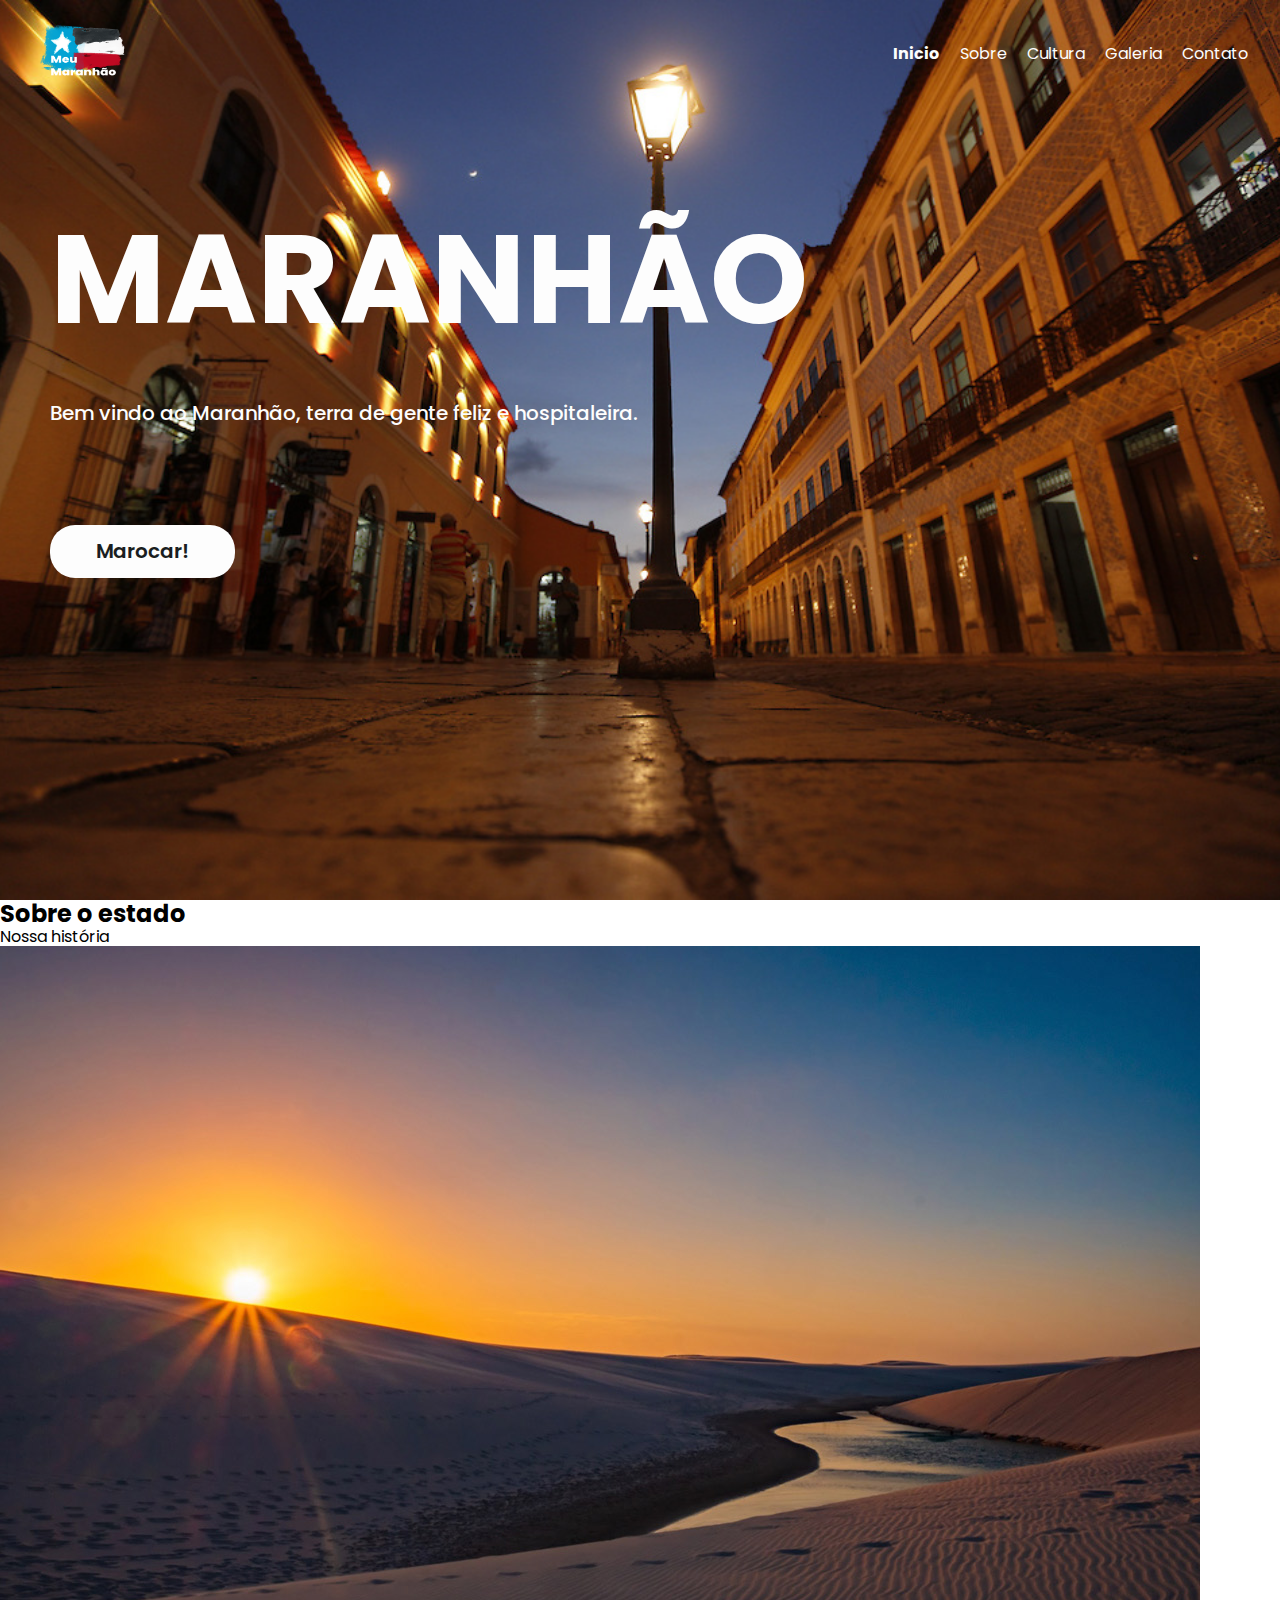
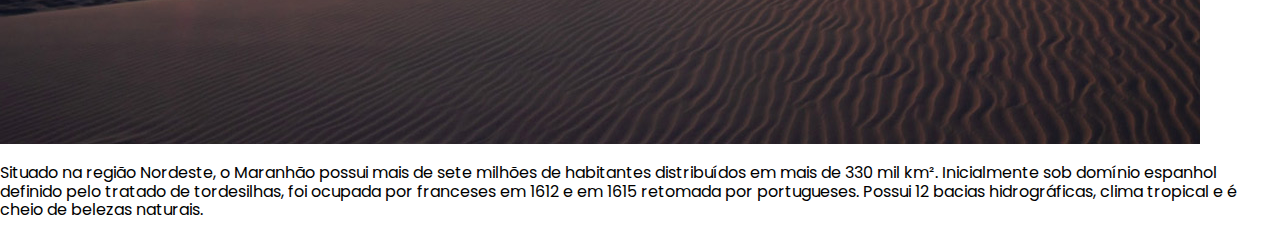
==== Primeiro Desafio Trilhas/index.html @ 58fb9eaa "Criação do corpo e estilo do Header e sessão sobre" ====
<!DOCTYPE html>
<html lang="pt-br">
<head>
  <link rel="preconnect" href="https://fonts.googleapis.com">
  <link rel="preconnect" href="https://fonts.gstatic.com" crossorigin>
  <link href="https://fonts.googleapis.com/css2?family=Poppins:wght@400;500;700&display=swap" rel="stylesheet">
  <meta charset="UTF-8">
  <meta http-equiv="X-UA-Compatible" content="IE=edge">
  <meta name="viewport" content="width=device-width, initial-scale=1.0">
  <title>Meu Maranhão</title>
  <link href="./assets/css/normalize.css" rel="stylesheet" />
  <link href="./assets/css/reset.css" rel="stylesheet" />
  <link href="./assets/css/cabecalho.css" rel="stylesheet" />
  <link href="./assets/css/cabecalho/cabecalho-conteudo.css" rel="stylesheet" />
  <link href="./assets/css/cabecalho/conteudo-texto.css" rel="stylesheet" />
  <link href="./assets/css/cabecalho/conteudo-texto-titulo.css" rel="stylesheet" />
  <link href="./assets/css/cabecalho/conteudo-texto-descricao.css" rel="stylesheet" />
  <link href="./assets/css/cabecalho/conteudo-texto-botao.css" rel="stylesheet" />
  <link href="./assets/css/menu/menu-item.css" rel="stylesheet" />
  <link href="./assets/css/menu/menu-link.css" rel="stylesheet" />
  <link href="./assets/css/menu/menu-lista.css" rel="stylesheet" />
  <link href="./assets/css/logo.css" rel="stylesheet" />
</head>
<body>
  <!-- Cabeçalho -->
  <header class="cabecalho">
    <div class="cabecalho__conteudo">
      <h1><img class="logo" src="./assets/img/logo.png" alt="Bandeira do Maranhão e nome meu maranhão"></h1>
      <nav class="menu">
        <ul class="menu__lista">
            <li class="menu__item"><a class="menu__link ativo" href="">Inicio</a></li>
            <li class="menu__item"><a class="menu__link" href="">Sobre</a></li>
            <li class="menu__item"><a class="menu__link" href="">Cultura</a></li>
            <li class="menu__item"><a class="menu__link" href="">Galeria</a></li>
            <li class="menu__item"><a class="menu__link" href="">Contato</a></li>
        </ul>
      </nav>
    </div>

    <div class="conteudo__texto">
      <h1 class="conteudo__texto--titulo">MARANHÃO</h1>
      <p class="conteudo__texto--descricao">Bem vindo ao Maranhão, terra de gente feliz e hospitaleira.</p>
      <button class="conteudo__texto--botao">Marocar!</button>
    </div>
  </header>
  <!-- Seção Sobre -->
  <section class="sobre">
    <h2 class="sobre__titulo">Sobre o estado</h2>
    <span class="sobre__span">Nossa história</span>
    
    <div class="sobre__conteudo">
      <img src="./assets/img/lencois.jpg" alt="" class="sobre__imagem">
      <p class="sobre__descrição">Situado na região Nordeste, o Maranhão possui mais de sete milhões de 
        habitantes distribuídos em mais de 330 mil km².  Inicialmente sob domínio espanhol definido pelo 
        tratado de tordesilhas, foi ocupada por franceses em 1612 e em 1615 retomada por portugueses. 
        Possui 12 bacias hidrográficas, clima tropical e é cheio de belezas naturais.</p>
    </div>
  </section>
</body>
</html>
---- Primeiro Desafio Trilhas/assets/css/cabecalho.css ----
.cabecalho{
  /* background: #A61127; */
  background: url('../img/banner-1.jpg') center center / cover no-repeat;
  display: flex;
  flex-direction: column;
  height: 100vh;
  width: auto;
}
---- Primeiro Desafio Trilhas/assets/css/cabecalho/cabecalho-conteudo.css ----
.cabecalho__conteudo{
  align-items: center;
  display: flex;
  justify-content: space-between;
  padding: 0 2rem;
}
---- Primeiro Desafio Trilhas/assets/css/cabecalho/conteudo-texto.css ----
.conteudo__texto{
  text-align: start;
  margin: 100px 0 0 50px;
}
---- Primeiro Desafio Trilhas/assets/css/cabecalho/conteudo-texto-titulo.css ----
.conteudo__texto--titulo{
  color: #fdfdfd;
  font-family: Poppins, cursive;
  font-size: 125px;
  margin-bottom: 50px;
}
---- Primeiro Desafio Trilhas/assets/css/cabecalho/conteudo-texto-descricao.css ----
.conteudo__texto--descricao{
  color: #fdfdfd;
  font-size: 20px;
  font-weight: 500;
  margin-bottom: 100px;
}
---- Primeiro Desafio Trilhas/assets/css/cabecalho/conteudo-texto-botao.css ----
.conteudo__texto--botao{
  display: block;
  width: 15%;
  padding: 15px;
  background-color: #fdfdfd;
  color: #1A1E21;
  border: none;
  border-radius: 25px;
  font-size: 20px;
  font-weight: 600;
  transition: .2s all;
  cursor: pointer;
}
---- Primeiro Desafio Trilhas/assets/css/menu/menu-item.css ----
.menu__item{
  list-style: none;
}
.menu__item:last-child .menu__link{
  margin-right: 0;
}
---- Primeiro Desafio Trilhas/assets/css/menu/menu-link.css ----
.menu__link{
  color: #fdfdfd;
  margin-right: 1.25rem;
  text-decoration: none;
}
.menu__link.ativo{
  color: #fdfdfd;
  font-weight: bold;

}
.menu__link:hover{
  text-decoration: underline;
}
---- Primeiro Desafio Trilhas/assets/css/menu/menu-lista.css ----
.menu__lista{
  display: flex;
}
---- Primeiro Desafio Trilhas/assets/css/logo.css ----
.logo{
  max-width: 100px;
  max-height: 100px;
  width: auto;
  height: auto;
}
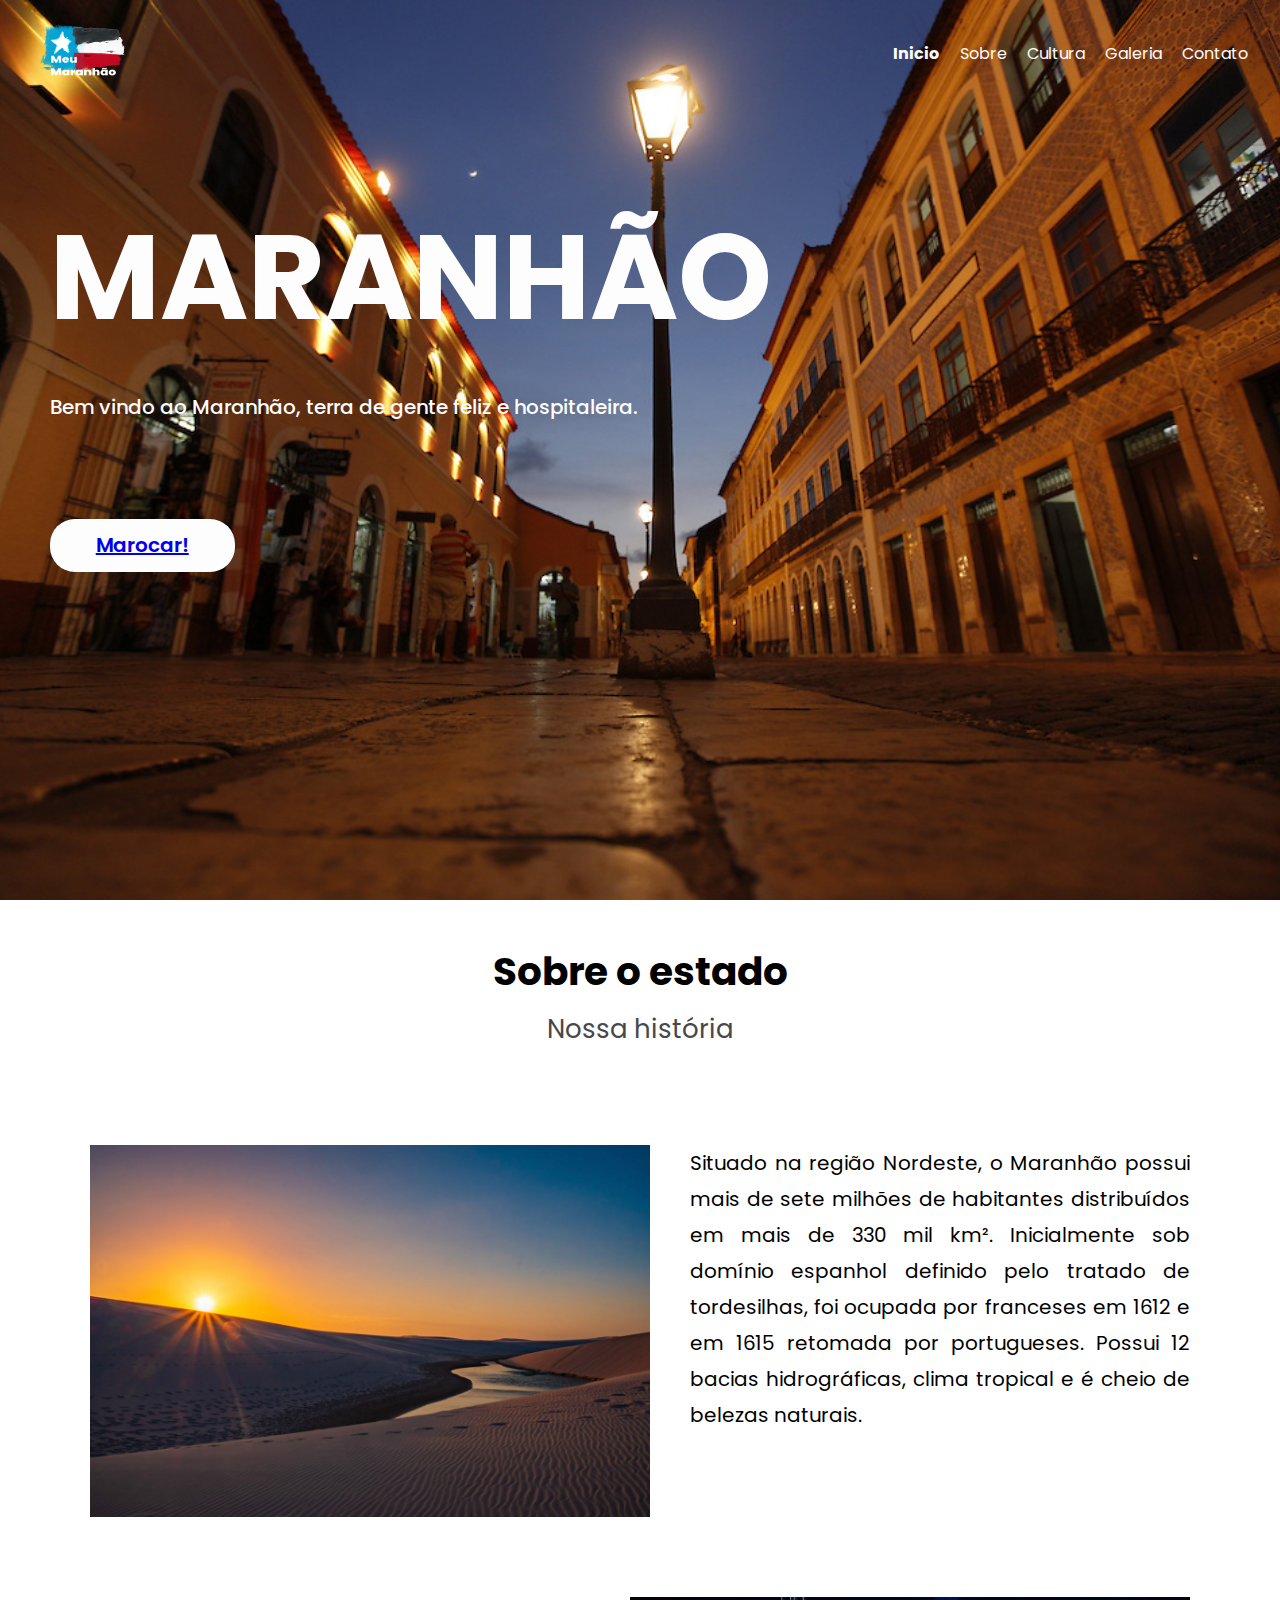
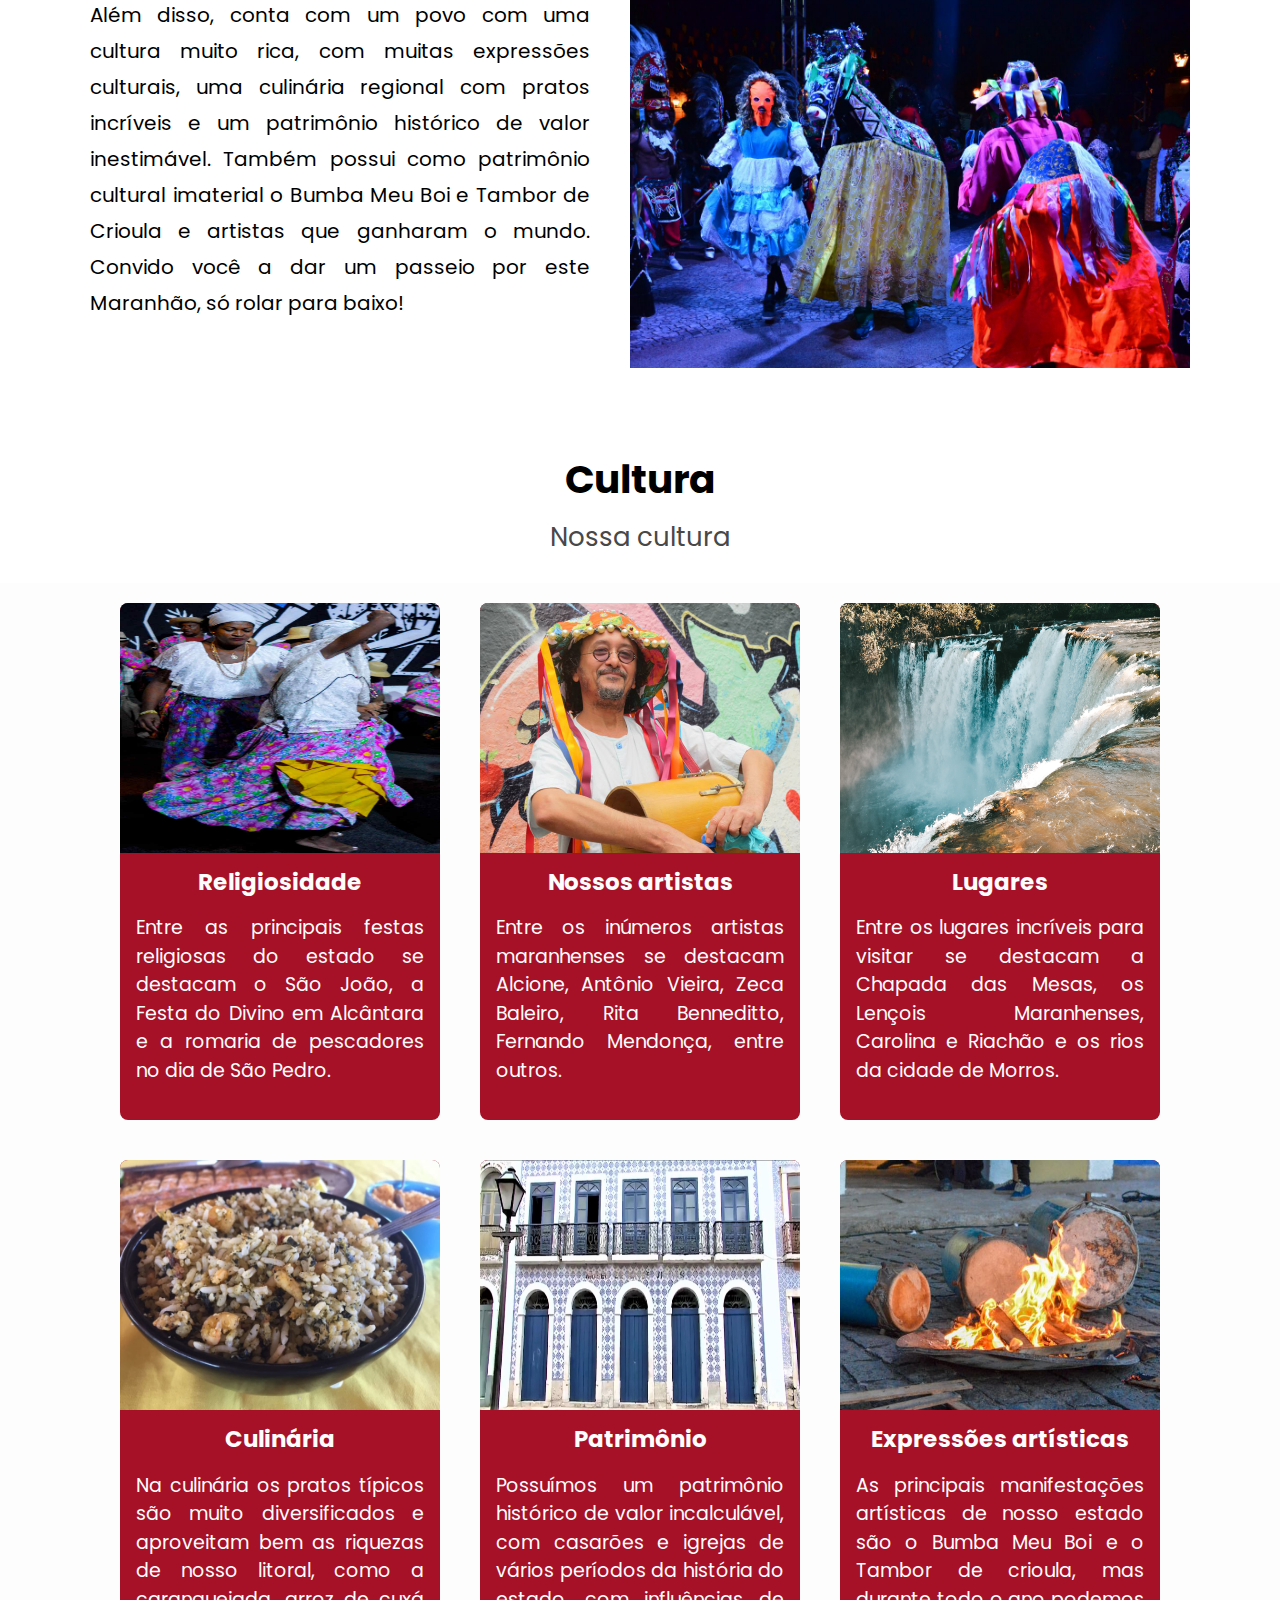
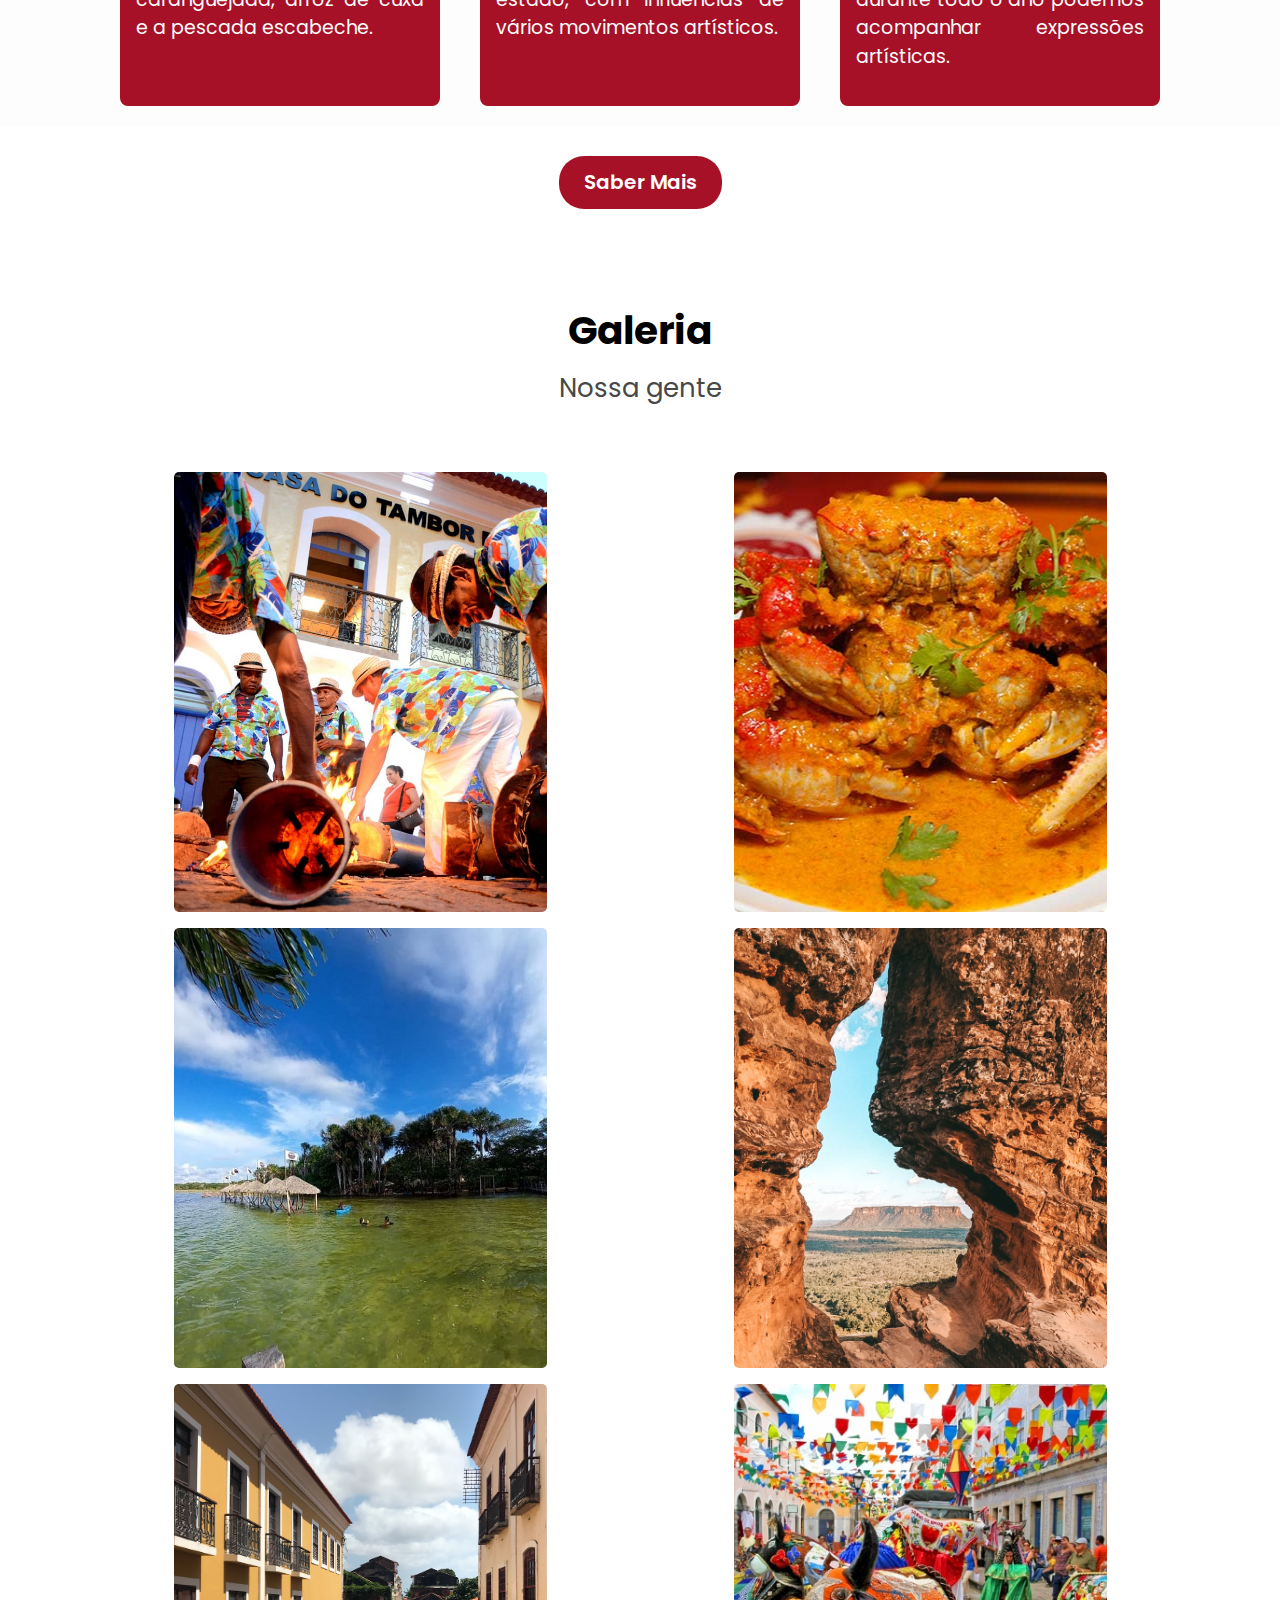
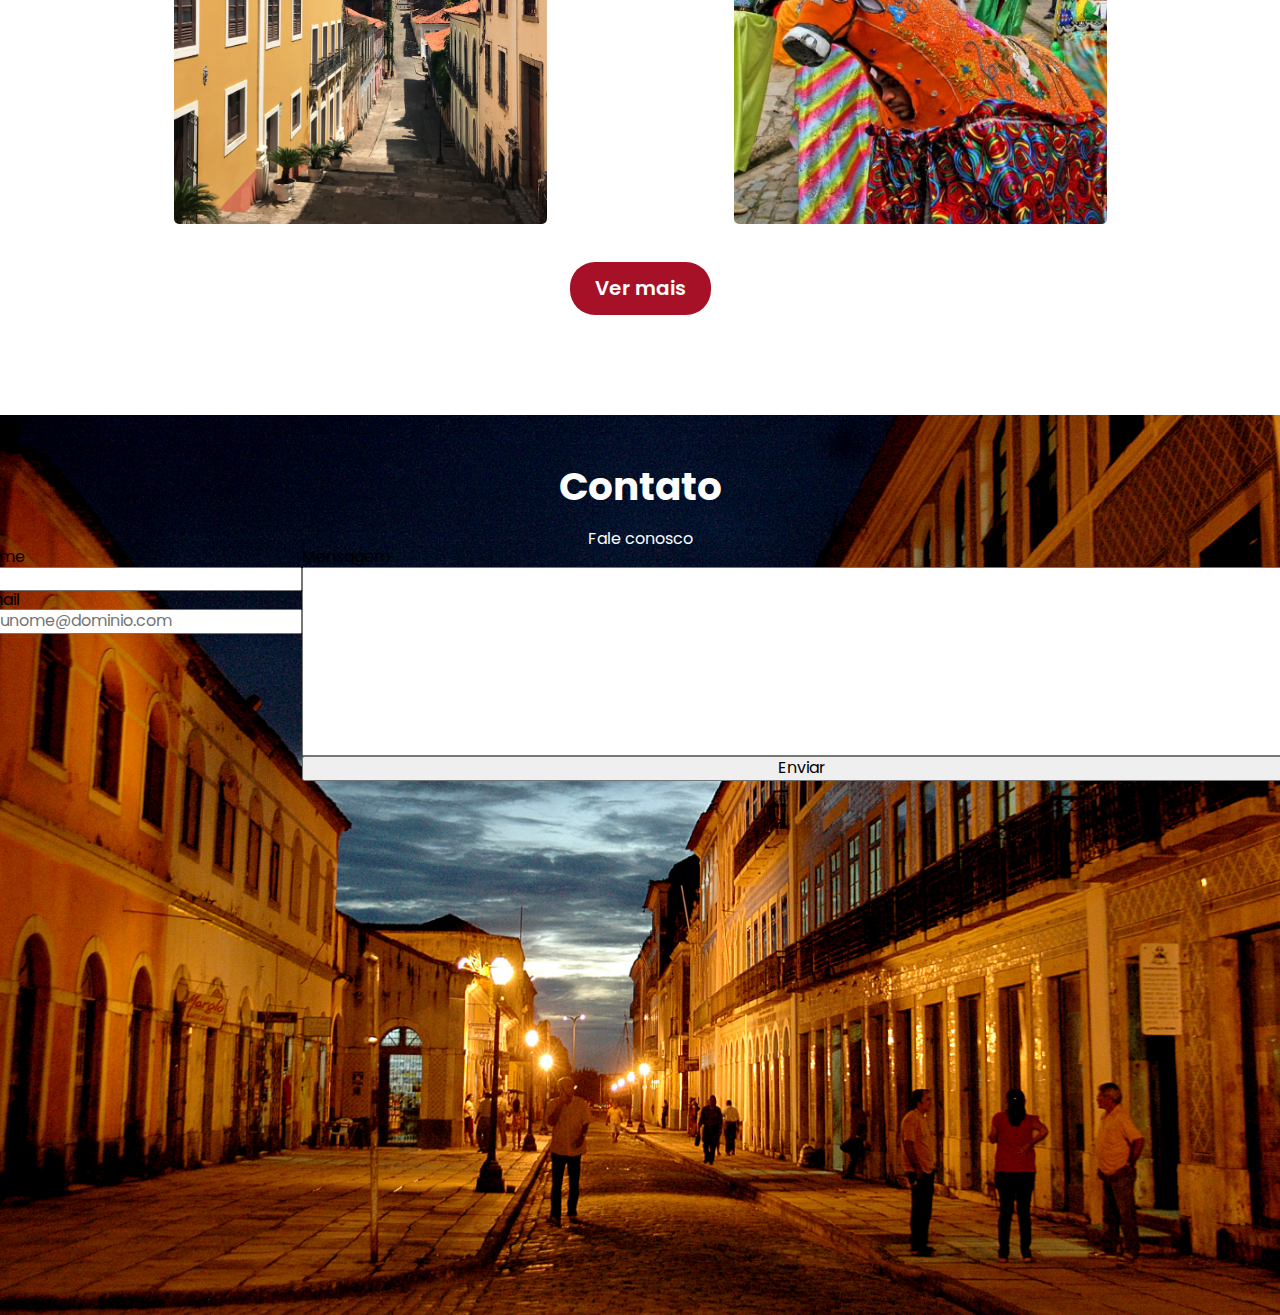
==== commit c5e67196: "Criação da sessao de contato do site" ====
--- a/Primeiro Desafio Trilhas/index.html
+++ b/Primeiro Desafio Trilhas/index.html
@@ -16,45 +16,189 @@
   <link href="./assets/css/cabecalho/conteudo-texto-titulo.css" rel="stylesheet" />
   <link href="./assets/css/cabecalho/conteudo-texto-descricao.css" rel="stylesheet" />
   <link href="./assets/css/cabecalho/conteudo-texto-botao.css" rel="stylesheet" />
+  <link href="./assets/css/logo.css" rel="stylesheet" />
   <link href="./assets/css/menu/menu-item.css" rel="stylesheet" />
   <link href="./assets/css/menu/menu-link.css" rel="stylesheet" />
   <link href="./assets/css/menu/menu-lista.css" rel="stylesheet" />
-  <link href="./assets/css/logo.css" rel="stylesheet" />
+  <link href="./assets/css/sobre/sobre.css" rel="stylesheet" />
+  <link href="./assets/css/sobre/sobre-titulo.css" rel="stylesheet" />
+  <link href="./assets/css/sobre/sobre-span.css" rel="stylesheet" />
+  <link href="./assets/css/sobre/sobre-imagem.css" rel="stylesheet" />
+  <link href="./assets/css/sobre/sobre-conteudo.css" rel="stylesheet" />
+  <link href="./assets/css/sobre/sobre-descricao.css" rel="stylesheet" />
+  <link href="./assets/css/cultura/cultura.css" rel="stylesheet" />
+  <link href="./assets/css/culturas.css" rel="stylesheet" />
+  <link href="./assets/css/cultura/secao-cultura.css" rel="stylesheet" />
+  <link href="./assets/css/cultura/cultura-imagem.css" rel="stylesheet" />
+  <link href="./assets/css/cultura/cultura-conteudo.css" rel="stylesheet" />
+  <link href="./assets/css/cultura/cultura-titulo.css" rel="stylesheet" />
+  <link href="./assets/css/cultura/cultura-descricao.css" rel="stylesheet" />
+  <link href="./assets/css/cultura/cultura-botao.css" rel="stylesheet" />
+  <link href="./assets/css/galeria/galeria.css" rel="stylesheet" />
+  <link href="./assets/css/galeria/galeria-cabecalho.css" rel="stylesheet" />
+  <link href="./assets/css/galeria/galeria-imagens.css" rel="stylesheet" />
+  <link href="./assets/css/galeria/galeria-imagem.css" rel="stylesheet" />
+  <link href="./assets/css/galeria/galeria-botao.css" rel="stylesheet" />
+  <link href="./assets/css/contato/contato.css" rel="stylesheet" />
+  <link href="./assets/css/contato/contato-cabecalho.css" rel="stylesheet" />
+  <link href="./assets/css/contato/contato-titulo.css" rel="stylesheet" />
+  <link href="./assets/css/contato/contato-descricao.css" rel="stylesheet" />
+  <link href="./assets/css/contato/contato-formulario.css" rel="stylesheet" />
+  <link href="./assets/css/contato/contato-formulario-form.css" rel="stylesheet" />
+  <link href="./assets/css/contato/contato-form.css" rel="stylesheet" />
+  <link href="./assets/css/contato/contato-mensagem.css" rel="stylesheet" />
 </head>
 <body>
-  <!-- Cabeçalho -->
-  <header class="cabecalho">
-    <div class="cabecalho__conteudo">
-      <h1><img class="logo" src="./assets/img/logo.png" alt="Bandeira do Maranhão e nome meu maranhão"></h1>
-      <nav class="menu">
-        <ul class="menu__lista">
-            <li class="menu__item"><a class="menu__link ativo" href="">Inicio</a></li>
-            <li class="menu__item"><a class="menu__link" href="">Sobre</a></li>
-            <li class="menu__item"><a class="menu__link" href="">Cultura</a></li>
-            <li class="menu__item"><a class="menu__link" href="">Galeria</a></li>
-            <li class="menu__item"><a class="menu__link" href="">Contato</a></li>
-        </ul>
-      </nav>
+  <main>
+    <!-- Cabeçalho -->
+    <header class="cabecalho" id="cabecalho">
+      <div class="cabecalho__conteudo">
+        <h1><img class="logo" src="./assets/img/logo.png" alt="Bandeira do Maranhão e nome meu maranhão"></h1>
+        <nav class="menu">
+          <ul class="menu__lista">
+              <li class="menu__item"><a class="menu__link ativo" href="#cabecalho">Inicio</a></li>
+              <li class="menu__item"><a class="menu__link" href="#sobre">Sobre</a></li>
+              <li class="menu__item"><a class="menu__link" href="#cultura">Cultura</a></li>
+              <li class="menu__item"><a class="menu__link" href="#galeria">Galeria</a></li>
+              <li class="menu__item"><a class="menu__link" href="#contato">Contato</a></li>
+          </ul>
+        </nav>
+      </div>
+
+      <div class="conteudo__texto">
+        <h2 class="conteudo__texto--titulo">MARANHÃO</h2>
+        <p class="conteudo__texto--descricao">Bem vindo ao Maranhão, terra de gente feliz e hospitaleira.</p>
+        <button class="conteudo__texto--botao"><a href="#sobre">Marocar!</a></button>
+      </div>
+    </header>
+    <!-- Seção Sobre -->
+    <section class="sobre" id="sobre">
+      <h2 class="sobre__titulo">Sobre o estado</h2>
+      <span class="sobre__span">Nossa história</span>
+      
+      <div class="sobre__conteudo">
+        <img src="./assets/img/lencois.jpg" alt="" class="sobre__imagem">
+        <p class="sobre__descricao">Situado na região Nordeste, o Maranhão possui mais de sete milhões de 
+          habitantes distribuídos em mais de 330 mil km².  Inicialmente sob domínio espanhol definido pelo 
+          tratado de tordesilhas, foi ocupada por franceses em 1612 e em 1615 retomada por portugueses. 
+          Possui 12 bacias hidrográficas, clima tropical e é cheio de belezas naturais.</p>
+      </div>
+
+      <div class="sobre__conteudo">
+        <p class="sobre__descricao">Além disso, conta com um povo com uma cultura muito rica, com muitas 
+          expressões culturais, uma culinária regional com pratos incríveis e um patrimônio histórico de 
+          valor inestimável. Também possui como patrimônio cultural imaterial o Bumba Meu Boi e Tambor de 
+          Crioula e artistas que ganharam o mundo. Convido você a dar um passeio por este Maranhão, só rolar 
+          para baixo! </p>
+        <img src="./assets/img/bumba-meu-boi-1.jpeg" alt="" class="sobre__imagem">
+      </div>
+    </section>
+    <!-- Seçao Cultura  -->
+    <section class="culturas">
+      <div class="culturas_cabecalho">
+        <h2 class="sobre__titulo">Cultura</h2>
+        <span class="sobre__span">Nossa cultura</span>
+      </div>
+
+      <div class="secao__cultura">
+        <div class="cultura">
+          <img alt="Imagem de religiosidade" class="cultura__imagem" src="./assets/img/religiosidade.jpg" />
+          <div class="cultura__conteudo">
+              <h4 class="cultura__titulo">Religiosidade</h4>
+              <p class="cultura__descricao">Entre as principais festas religiosas do estado se destacam o 
+                São João, a Festa do Divino em Alcântara e a romaria de pescadores no dia de São Pedro.</p>
+          </div>
+        </div>
+        <div class="cultura">
+          <img alt="Imagem de religiosidade" class="cultura__imagem" src="./assets/img/artistas.jpg" />
+            <div class="cultura__conteudo">
+                <h4 class="cultura__titulo">Nossos artistas</h4>
+                <p class="cultura__descricao">Entre os inúmeros artistas maranhenses se destacam Alcione, 
+                  Antônio Vieira, Zeca Baleiro, Rita Benneditto, Fernando Mendonça, entre outros. </p>
+            </div>
+        </div>
+        <div class="cultura">
+            <img alt="Imagem de religiosidade" class="cultura__imagem" src="./assets/img/lugares.jpg"/>
+            <div class="cultura__conteudo">
+                <h4 class="cultura__titulo">Lugares</h4>
+                <p class="cultura__descricao">Entre os lugares incríveis para visitar se destacam a 
+                  Chapada das Mesas, os Lençois Maranhenses, Carolina e Riachão e os rios da cidade de Morros.</p>
+            </div>
+        </div>
+        <div class="cultura">
+            <img alt="Imagem de religiosidade" class="cultura__imagem" src="./assets/img/culinaria.jpg" />
+            <div class="cultura__conteudo">
+                <h4 class="cultura__titulo">Culinária</h4>
+                <p class="cultura__descricao">Na culinária os pratos típicos são muito diversificados e  
+                  aproveitam bem as riquezas de nosso litoral, como a caranguejada, arroz de cuxá e a pescada escabeche.</p>          </div>
+        </div>
+        <div class="cultura">
+            <img alt="Imagem de religiosidade" class="cultura__imagem" src="./assets/img/patrimonio.jpg" />
+            <div class="cultura__conteudo">
+                <h4 class="cultura__titulo">Patrimônio</h4>
+                <p class="cultura__descricao">Possuímos um patrimônio histórico de valor incalculável, com casarões e 
+                  igrejas de vários períodos da história do estado, com influências de vários movimentos artísticos.</p>          </div>
+        </div>
+        <div class="cultura">
+            <img alt="Imagem de religiosidade" class="cultura__imagem" src="./assets/img/expressoes-artisticas.jpg" />
+            <div class="cultura__conteudo">
+                <h4 class="cultura__titulo">Expressões artísticas</h4>
+                <p class="cultura__descricao">As principais manifestações artísticas de nosso estado são o 
+                  Bumba Meu Boi e o Tambor de crioula, mas durante todo o ano podemos acompanhar expressões artísticas.</p>
+            </div>
+        </div>
+      </div>
+      <div class="cultura__botao">
+        <button class="cultura__botao--botao"><a href="#">Saber Mais</a></button>
+      </div>
+    </section>
+    <!-- Seçao Galeria -->
+    <section class="galeria">
+      <div class="galeria__cabecalho">
+        <h2 class="sobre__titulo">Galeria</h2>
+        <span class="sobre__span">Nossa gente</span>
+      </div>
+
+      <div class="galeria__imagens">
+        <div class="galeria__imagem imagem-1"></div>
+        <div class="galeria__imagem imagem-2"></div>
+        <div class="galeria__imagem imagem-3"></div>
+        <div class="galeria__imagem imagem-4"></div>
+        <div class="galeria__imagem imagem-5"></div>
+        <div class="galeria__imagem imagem-6"></div>
+      </div>
+
+      <div class="galeria_botao">
+        <button class="galeria__botao--botao"><a href="">Ver mais</a></button>
+      </div>
+    </section>
+  </main>
+  <!-- Seção Contato -->
+  <section class="contato">
+    <div class="contato__cabecalho">
+      <h2 class="contato__titulo">Contato</h2>
+      <span class="contato__descricao">Fale conosco</span>
     </div>
 
-    <div class="conteudo__texto">
-      <h1 class="conteudo__texto--titulo">MARANHÃO</h1>
-      <p class="conteudo__texto--descricao">Bem vindo ao Maranhão, terra de gente feliz e hospitaleira.</p>
-      <button class="conteudo__texto--botao">Marocar!</button>
-    </div>
-  </header>
-  <!-- Seção Sobre -->
-  <section class="sobre">
-    <h2 class="sobre__titulo">Sobre o estado</h2>
-    <span class="sobre__span">Nossa história</span>
-    
-    <div class="sobre__conteudo">
-      <img src="./assets/img/lencois.jpg" alt="" class="sobre__imagem">
-      <p class="sobre__descrição">Situado na região Nordeste, o Maranhão possui mais de sete milhões de 
-        habitantes distribuídos em mais de 330 mil km².  Inicialmente sob domínio espanhol definido pelo 
-        tratado de tordesilhas, foi ocupada por franceses em 1612 e em 1615 retomada por portugueses. 
-        Possui 12 bacias hidrográficas, clima tropical e é cheio de belezas naturais.</p>
+    <div class="contato__formulario">
+      <form class="contato__formulario--form">
+          <div class="contato__form">
+            <label for="nome" class="contato_nome">Nome</label>
+            <input type="text" id="nome" class="form__input" required>
+            <label for="email" class="contato__email">Email</label>
+            <input type="email" id="email" class="form__input" required placeholder="seunome@dominio.com">
+          </div>
+          <div class="contato__mensagem">
+            <label for="mensagem" class="contato__mensagem--msg">Mensagem</label>
+            <textarea id="mensagem" cols="70" rows="10" class="input-padrao" required></textarea>
+            <input type="submit" value="Enviar" class="contato__submit">
+          </div>
+      </form>
     </div>
   </section>
+  <!-- Footer -->
+  <footer class="rodape">
+
+  </footer>
 </body>
 </html>--- a/Primeiro Desafio Trilhas/assets/css/cabecalho/conteudo-texto-titulo.css
+++ b/Primeiro Desafio Trilhas/assets/css/cabecalho/conteudo-texto-titulo.css
@@ -1,6 +1,7 @@
 .conteudo__texto--titulo{
   color: #fdfdfd;
   font-family: Poppins, cursive;
-  font-size: 125px;
+  font-size: 120px;
+  font-weight: bold;
   margin-bottom: 50px;
 }--- a/Primeiro Desafio Trilhas/assets/css/sobre/sobre.css
+++ b/Primeiro Desafio Trilhas/assets/css/sobre/sobre.css
@@ -0,0 +1,6 @@
+.sobre{
+  margin: 30px 50px 30px 50px;
+  padding: 20px;
+  display: flex;
+  flex-direction: column;
+}--- a/Primeiro Desafio Trilhas/assets/css/sobre/sobre-titulo.css
+++ b/Primeiro Desafio Trilhas/assets/css/sobre/sobre-titulo.css
@@ -0,0 +1,5 @@
+.sobre__titulo{
+  text-align: center;
+  margin-bottom: 1.25rem;
+  font-size: 39px;
+}--- a/Primeiro Desafio Trilhas/assets/css/sobre/sobre-span.css
+++ b/Primeiro Desafio Trilhas/assets/css/sobre/sobre-span.css
@@ -0,0 +1,6 @@
+.sobre__span{
+  color: #484848;
+  text-align: center;
+  margin-bottom: 3.75rem;
+  font-size: 26px;
+}--- a/Primeiro Desafio Trilhas/assets/css/sobre/sobre-imagem.css
+++ b/Primeiro Desafio Trilhas/assets/css/sobre/sobre-imagem.css
@@ -0,0 +1,9 @@
+.sobre__imagem{
+  max-width: 560px;
+  max-height: 560px;
+  width: 50%;
+  height: auto;
+  margin-top: 20px;
+  margin-bottom: 20px;
+  padding: 20px;
+}--- a/Primeiro Desafio Trilhas/assets/css/sobre/sobre-conteudo.css
+++ b/Primeiro Desafio Trilhas/assets/css/sobre/sobre-conteudo.css
@@ -0,0 +1,5 @@
+.sobre__conteudo{
+  display: flex;
+  align-items: flex-start;
+  justify-content: space-between;
+}--- a/Primeiro Desafio Trilhas/assets/css/sobre/sobre-descricao.css
+++ b/Primeiro Desafio Trilhas/assets/css/sobre/sobre-descricao.css
@@ -0,0 +1,7 @@
+.sobre__descricao{
+  text-align: justify;
+  font-size: 20px;
+  width: 50%;
+  padding: 20px;
+  line-height: 2.25rem;
+}--- a/Primeiro Desafio Trilhas/assets/css/cultura/cultura.css
+++ b/Primeiro Desafio Trilhas/assets/css/cultura/cultura.css
@@ -0,0 +1,15 @@
+.cultura{
+  background: #A61127;
+  display: flex;
+  flex-direction: column;
+  margin: 20px;
+  width: 25%;
+  height: auto;
+  border-radius: 8px;
+}
+
+.cultura:hover{
+  box-shadow: 1px 1px 8px 1px #888888;
+  cursor: pointer;
+  transition: .3s all;
+}--- a/Primeiro Desafio Trilhas/assets/css/culturas.css
+++ b/Primeiro Desafio Trilhas/assets/css/culturas.css
@@ -0,0 +1,6 @@
+.culturas{
+  display: flex;
+  flex-direction: column;
+  justify-content: center;
+  text-align: center;
+}--- a/Primeiro Desafio Trilhas/assets/css/cultura/secao-cultura.css
+++ b/Primeiro Desafio Trilhas/assets/css/cultura/secao-cultura.css
@@ -0,0 +1,8 @@
+.secao__cultura{
+  background: #fdfdfd;
+  display: flex;
+  justify-content: center;
+  flex-wrap: wrap;
+  margin-top: 30px;
+  margin-bottom: 30px;
+}--- a/Primeiro Desafio Trilhas/assets/css/cultura/cultura-imagem.css
+++ b/Primeiro Desafio Trilhas/assets/css/cultura/cultura-imagem.css
@@ -0,0 +1,4 @@
+.cultura__imagem{
+  height: 250px;
+  border-radius: 8px 8px 0 0;
+}--- a/Primeiro Desafio Trilhas/assets/css/cultura/cultura-conteudo.css
+++ b/Primeiro Desafio Trilhas/assets/css/cultura/cultura-conteudo.css
@@ -0,0 +1,3 @@
+.cultura__conteudo{
+  padding: 1rem;
+}--- a/Primeiro Desafio Trilhas/assets/css/cultura/cultura-titulo.css
+++ b/Primeiro Desafio Trilhas/assets/css/cultura/cultura-titulo.css
@@ -0,0 +1,4 @@
+.cultura__titulo{
+  font-size: 1.4375rem;
+  color: #fdfdfd;
+}--- a/Primeiro Desafio Trilhas/assets/css/cultura/cultura-descricao.css
+++ b/Primeiro Desafio Trilhas/assets/css/cultura/cultura-descricao.css
@@ -0,0 +1,6 @@
+.cultura__descricao{
+  font-size: 1.1875rem;
+  line-height: 1.5;
+  text-align: justify;
+  color: #fdfdfd;
+}--- a/Primeiro Desafio Trilhas/assets/css/cultura/cultura-botao.css
+++ b/Primeiro Desafio Trilhas/assets/css/cultura/cultura-botao.css
@@ -0,0 +1,24 @@
+.cultura__botao--botao{
+  display: inline-block;
+  background: #A61127;
+  width: auto;
+  padding: 15px;
+  border: none;
+  border-radius: 25px;
+  margin-bottom: 100px;
+}
+.cultura__botao--botao a{
+  text-decoration: none;
+  background-color: transparent ;
+  color: #fdfdfd;
+  transition: .2s all;
+  cursor: pointer;
+  font-size: 20px;
+  font-weight: 600;
+  margin: 10px;
+}
+
+.cultura__botao--botao:hover{
+  box-shadow: 1px 1px 8px 1px #888888;
+  background: #ce1631;
+}--- a/Primeiro Desafio Trilhas/assets/css/galeria/galeria.css
+++ b/Primeiro Desafio Trilhas/assets/css/galeria/galeria.css
@@ -0,0 +1,7 @@
+.galeria{
+  display: flex;
+  flex-direction: column;
+  justify-content: center;
+  align-items: center;
+  margin: 0px 80px 0 80px;
+}--- a/Primeiro Desafio Trilhas/assets/css/galeria/galeria-cabecalho.css
+++ b/Primeiro Desafio Trilhas/assets/css/galeria/galeria-cabecalho.css
@@ -0,0 +1,4 @@
+.galeria__cabecalho{
+  text-align: center;
+  margin-bottom: 30px;
+}--- a/Primeiro Desafio Trilhas/assets/css/galeria/galeria-imagens.css
+++ b/Primeiro Desafio Trilhas/assets/css/galeria/galeria-imagens.css
@@ -0,0 +1,7 @@
+.galeria__imagens{
+  display: flex;
+  flex-wrap: wrap;
+  margin-top: 30px;
+  margin-bottom: 30px;
+  justify-content: space-around;
+}--- a/Primeiro Desafio Trilhas/assets/css/galeria/galeria-imagem.css
+++ b/Primeiro Desafio Trilhas/assets/css/galeria/galeria-imagem.css
@@ -0,0 +1,28 @@
+.galeria__imagem{
+  background-size: cover;
+  background-repeat: no-repeat;
+  background-position: center;
+  height: 440px;
+  margin: .5rem .5rem;
+  width: 373px;
+  border-radius: 5px;
+}
+
+.imagem-1{
+  background-image: url('../../img/tambor-de-crioula.jpg');
+}
+.imagem-2{
+  background-image: url('../../img/caranguejada.jpg');
+}
+.imagem-3{
+  background-image: url('../../img/lagoa-do-casso.jpg');
+}
+.imagem-4{
+  background-image: url('../../img/chapada-das-mesas.jpg');
+}
+.imagem-5{
+  background-image: url('../../img/casaroes-rua-do-giz.jpg');
+}
+.imagem-6{
+  background-image: url('../../img/boizinho.png');
+}--- a/Primeiro Desafio Trilhas/assets/css/galeria/galeria-botao.css
+++ b/Primeiro Desafio Trilhas/assets/css/galeria/galeria-botao.css
@@ -0,0 +1,24 @@
+.galeria__botao--botao{
+  display: inline-block;
+  background: #A61127;
+  width: auto;
+  padding: 15px;
+  border: none;
+  border-radius: 25px;
+  margin-bottom: 100px;
+}
+.galeria__botao--botao a{
+  text-decoration: none;
+  background-color: transparent ;
+  color: #fdfdfd;
+  transition: .2s all;
+  cursor: pointer;
+  font-size: 20px;
+  font-weight: 600;
+  margin: 10px;
+}
+
+.galeria__botao--botao:hover{
+  box-shadow: 1px 1px 8px 1px #888888;
+  background: #ce1631;
+}--- a/Primeiro Desafio Trilhas/assets/css/contato/contato.css
+++ b/Primeiro Desafio Trilhas/assets/css/contato/contato.css
@@ -0,0 +1,8 @@
+.contato{
+  /* background: #A61127; */
+  background: url('../../img/sessao-contato.jpg') center center / cover no-repeat;
+  display: flex;
+  flex-direction: column;
+  height: 100vh;
+  width: auto;
+}--- a/Primeiro Desafio Trilhas/assets/css/contato/contato-cabecalho.css
+++ b/Primeiro Desafio Trilhas/assets/css/contato/contato-cabecalho.css
@@ -0,0 +1,5 @@
+.contato__cabecalho{
+  margin-top: 50px;
+  text-align: center;
+  color: #fdfdfd;
+}--- a/Primeiro Desafio Trilhas/assets/css/contato/contato-titulo.css
+++ b/Primeiro Desafio Trilhas/assets/css/contato/contato-titulo.css
@@ -0,0 +1,5 @@
+.contato__titulo{
+  text-align: center;
+  margin-bottom: 1.25rem;
+  font-size: 39px;
+}--- a/Primeiro Desafio Trilhas/assets/css/contato/contato-descricao.css
+++ b/Primeiro Desafio Trilhas/assets/css/contato/contato-descricao.css
@@ -0,0 +1,7 @@
+.contato__Descricao{
+  text-align: justify;
+  font-size: 20px;
+  width: 50%;
+  padding: 20px;
+  line-height: 2.25rem;
+}--- a/Primeiro Desafio Trilhas/assets/css/contato/contato-formulario.css
+++ b/Primeiro Desafio Trilhas/assets/css/contato/contato-formulario.css
@@ -0,0 +1,4 @@
+.contato__formulario{
+  display: flex;
+  justify-content: center;
+}--- a/Primeiro Desafio Trilhas/assets/css/contato/contato-formulario-form.css
+++ b/Primeiro Desafio Trilhas/assets/css/contato/contato-formulario-form.css
@@ -0,0 +1,3 @@
+.contato__formulario--form{
+  display: flex;
+}--- a/Primeiro Desafio Trilhas/assets/css/contato/contato-form.css
+++ b/Primeiro Desafio Trilhas/assets/css/contato/contato-form.css
@@ -0,0 +1,4 @@
+.contato__form{
+  display: flex;
+  flex-direction: column;
+}--- a/Primeiro Desafio Trilhas/assets/css/contato/contato-mensagem.css
+++ b/Primeiro Desafio Trilhas/assets/css/contato/contato-mensagem.css
@@ -0,0 +1,4 @@
+.contato__mensagem{
+  display: flex;
+  flex-direction: column;
+}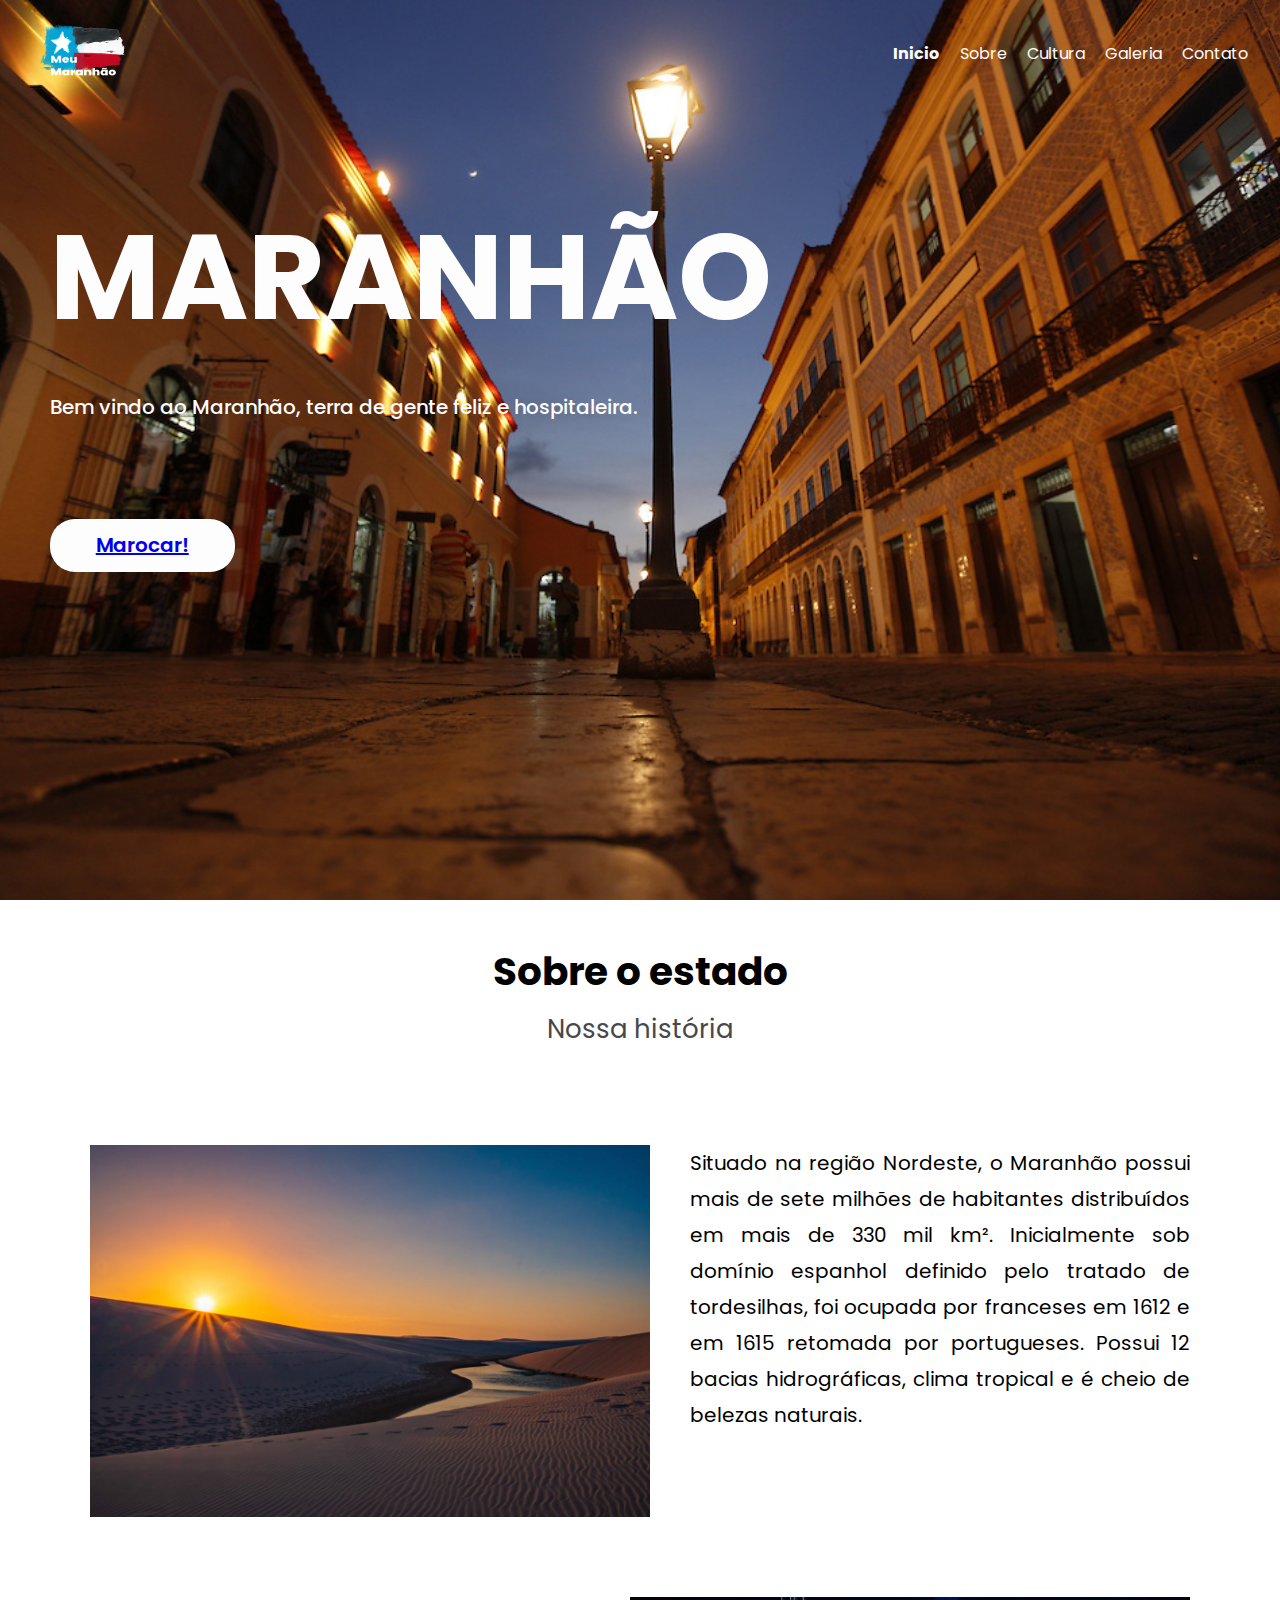
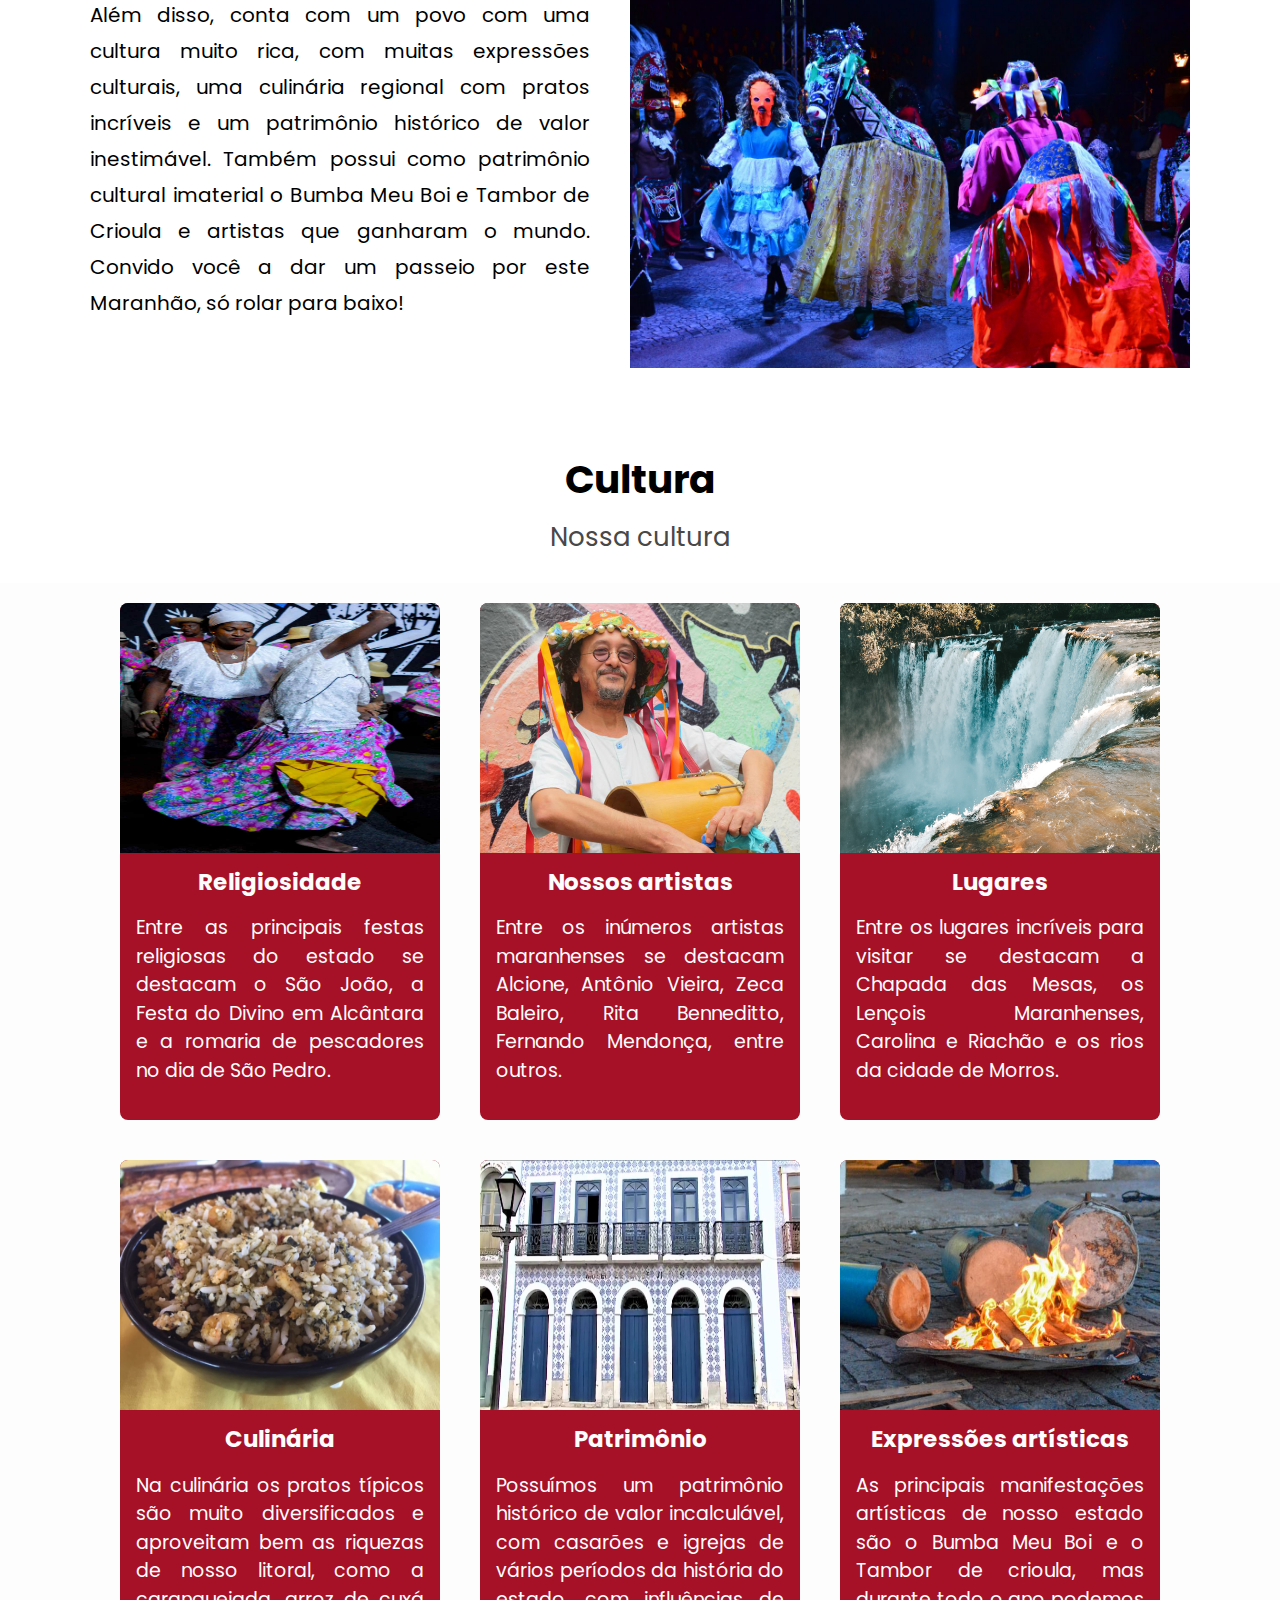
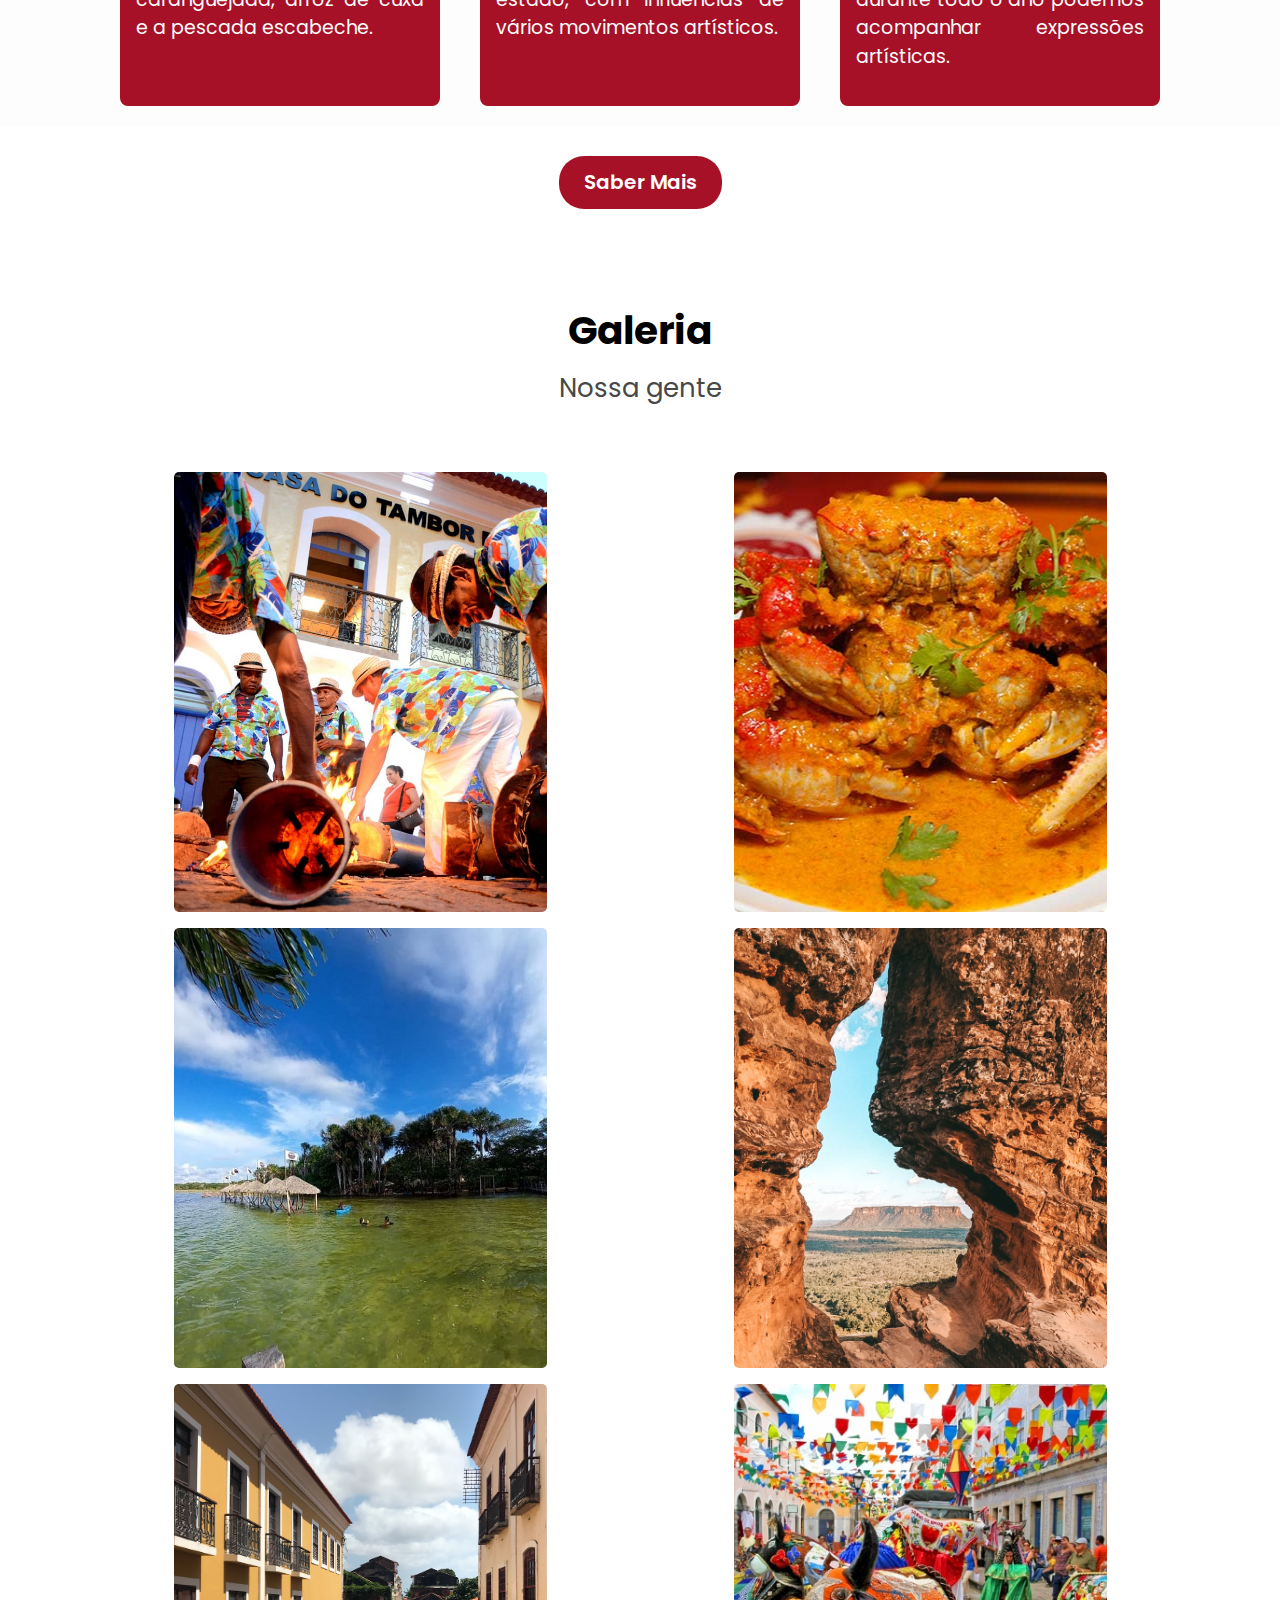
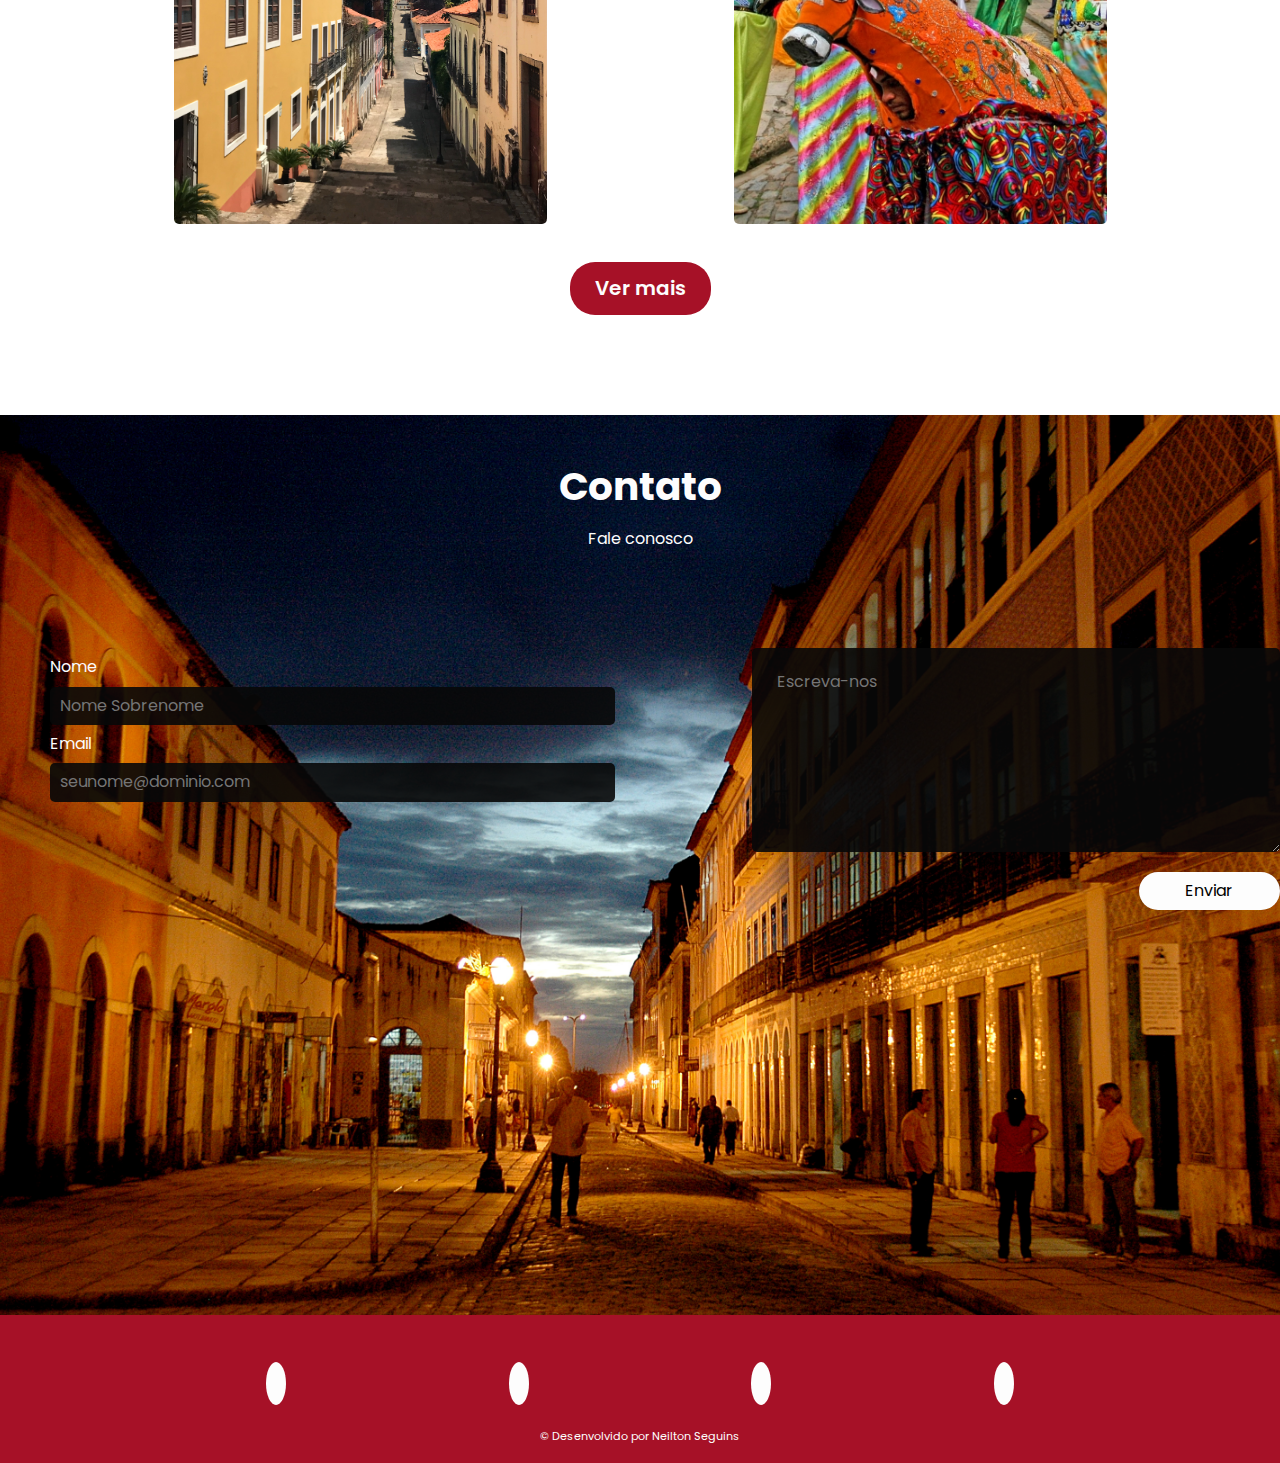
==== commit 008ce440: "Finalização da Página Principal do site. Ainda necessário fazer ajustes e a responsividade." ====
--- a/Primeiro Desafio Trilhas/index.html
+++ b/Primeiro Desafio Trilhas/index.html
@@ -4,6 +4,7 @@
   <link rel="preconnect" href="https://fonts.googleapis.com">
   <link rel="preconnect" href="https://fonts.gstatic.com" crossorigin>
   <link href="https://fonts.googleapis.com/css2?family=Poppins:wght@400;500;700&display=swap" rel="stylesheet">
+  <link rel="stylesheet" href="https://unicons.iconscout.com/release/v4.0.0/css/line.css">
   <meta charset="UTF-8">
   <meta http-equiv="X-UA-Compatible" content="IE=edge">
   <meta name="viewport" content="width=device-width, initial-scale=1.0">
@@ -47,6 +48,15 @@
   <link href="./assets/css/contato/contato-formulario-form.css" rel="stylesheet" />
   <link href="./assets/css/contato/contato-form.css" rel="stylesheet" />
   <link href="./assets/css/contato/contato-mensagem.css" rel="stylesheet" />
+  <link href="./assets/css/contato/contato-text.css" rel="stylesheet" />
+  <link href="./assets/css/contato/contato-input.css" rel="stylesheet" />
+  <link href="./assets/css/contato/contato-textarea.css" rel="stylesheet" />
+  <link href="./assets/css/contato/contato-submit.css" rel="stylesheet" />
+  <link href="./assets/css/rodape/rodape.css" rel="stylesheet" />
+  <link href="./assets/css/rodape/rodape-lista.css" rel="stylesheet" />
+  <link href="./assets/css/rodape/rodape-item.css" rel="stylesheet" />
+  <link href="./assets/css/rodape/rodape-link.css" rel="stylesheet" />
+  <link href="./assets/css/rodape/rodape-span.css" rel="stylesheet" />
 </head>
 <body>
   <main>
@@ -94,7 +104,7 @@
       </div>
     </section>
     <!-- Seçao Cultura  -->
-    <section class="culturas">
+    <section class="culturas" id="cultura">
       <div class="culturas_cabecalho">
         <h2 class="sobre__titulo">Cultura</h2>
         <span class="sobre__span">Nossa cultura</span>
@@ -153,7 +163,7 @@
       </div>
     </section>
     <!-- Seçao Galeria -->
-    <section class="galeria">
+    <section class="galeria" id="galeria">
       <div class="galeria__cabecalho">
         <h2 class="sobre__titulo">Galeria</h2>
         <span class="sobre__span">Nossa gente</span>
@@ -172,33 +182,38 @@
         <button class="galeria__botao--botao"><a href="">Ver mais</a></button>
       </div>
     </section>
+    <!-- Seção Contato -->
+    <section class="contato" id="contato">
+      <div class="contato__cabecalho">
+        <h2 class="contato__titulo">Contato</h2>
+        <span class="contato__descricao">Fale conosco</span>
+      </div>
+  
+      <div class="contato__formulario">
+        <form class="contato__formulario--form">
+            <div class="contato__form">
+              <label for="nome" class="contato__text">Nome</label>
+              <input type="text" id="nome" class="contato__input" required placeholder="Nome Sobrenome">
+              <label for="email" class="contato__text">Email</label>
+              <input type="email" id="email" class="contato__input" required placeholder="seunome@dominio.com">
+            </div>
+            <div class="contato__mensagem">
+              <textarea id="mensagem" cols="70" rows="10" class="contato__textarea" required placeholder="Escreva-nos"></textarea>
+              <input type="submit" value="Enviar" class="contato__submit">
+            </div>
+        </form>
+      </div>
+    </section>
   </main>
-  <!-- Seção Contato -->
-  <section class="contato">
-    <div class="contato__cabecalho">
-      <h2 class="contato__titulo">Contato</h2>
-      <span class="contato__descricao">Fale conosco</span>
-    </div>
-
-    <div class="contato__formulario">
-      <form class="contato__formulario--form">
-          <div class="contato__form">
-            <label for="nome" class="contato_nome">Nome</label>
-            <input type="text" id="nome" class="form__input" required>
-            <label for="email" class="contato__email">Email</label>
-            <input type="email" id="email" class="form__input" required placeholder="seunome@dominio.com">
-          </div>
-          <div class="contato__mensagem">
-            <label for="mensagem" class="contato__mensagem--msg">Mensagem</label>
-            <textarea id="mensagem" cols="70" rows="10" class="input-padrao" required></textarea>
-            <input type="submit" value="Enviar" class="contato__submit">
-          </div>
-      </form>
-    </div>
-  </section>
   <!-- Footer -->
-  <footer class="rodape">
-
+  <footer class="rodape" id="rodape">
+      <ul class="rodape__lista">
+        <li class="rodape__item"><a target="_blank" href="https://github.com/NeiltonSeguins" class="rodape__link"><i class="uil uil-github-alt"></i></a></li>
+        <li class="rodape__item"><a target="_blank" href="https://www.linkedin.com/in/ne%C3%ADlton-seguins-bb8786a6/" class="rodape__link"><i class="uil uil-linkedin-alt"></i></a></li>
+        <li class="rodape__item"><a target="_blank" href="https://twitter.com/SeguinsNeilton" class="rodape__link"><i class="uil uil-twitter-alt"></i></a></li>
+        <li class="rodape__item"><a target="_blank" href="https://www.instagram.com/neilton_seguins/?hl=pt-br" class="rodape__link"><i class="uil uil-instagram-alt"></i></a></li>
+      </ul>
+    <span class="rodape__span">&copy Desenvolvido por Neilton Seguins</span>
   </footer>
 </body>
 </html>--- a/Primeiro Desafio Trilhas/assets/css/contato/contato-formulario.css
+++ b/Primeiro Desafio Trilhas/assets/css/contato/contato-formulario.css
@@ -1,4 +1,4 @@
 .contato__formulario{
   display: flex;
-  justify-content: center;
+  justify-content: space-around;
 }--- a/Primeiro Desafio Trilhas/assets/css/contato/contato-formulario-form.css
+++ b/Primeiro Desafio Trilhas/assets/css/contato/contato-formulario-form.css
@@ -1,3 +1,5 @@
 .contato__formulario--form{
   display: flex;
+  width: auto;
+  margin: 100px 0 0 50px;
 }--- a/Primeiro Desafio Trilhas/assets/css/contato/contato-form.css
+++ b/Primeiro Desafio Trilhas/assets/css/contato/contato-form.css
@@ -1,4 +1,6 @@
 .contato__form{
   display: flex;
   flex-direction: column;
+  margin-right: 50px;
+  width: 50%;
 }--- a/Primeiro Desafio Trilhas/assets/css/contato/contato-mensagem.css
+++ b/Primeiro Desafio Trilhas/assets/css/contato/contato-mensagem.css
@@ -1,4 +1,12 @@
 .contato__mensagem{
   display: flex;
   flex-direction: column;
+  margin-left: 50px;
+  justify-content: space-around;
+  align-items: flex-end;
+  width: 50%;
+}
+
+.contato__mensagem textarea::placeholder{
+  padding: 15px;
 }--- a/Primeiro Desafio Trilhas/assets/css/contato/contato-text.css
+++ b/Primeiro Desafio Trilhas/assets/css/contato/contato-text.css
@@ -0,0 +1,4 @@
+.contato__text{
+  color: #fdfdfd;
+  margin: 10px 0;
+}
--- a/Primeiro Desafio Trilhas/assets/css/contato/contato-input.css
+++ b/Primeiro Desafio Trilhas/assets/css/contato/contato-input.css
@@ -0,0 +1,7 @@
+.contato__input{
+  border: none;
+  color: #fdfdfd;
+  background: rgba(8, 8, 8, 0.9);
+  padding: 10px;
+  border-radius: 5px;
+}--- a/Primeiro Desafio Trilhas/assets/css/contato/contato-textarea.css
+++ b/Primeiro Desafio Trilhas/assets/css/contato/contato-textarea.css
@@ -0,0 +1,9 @@
+.contato__textarea{
+  border: none;
+  color: #fdfdfd;
+  background: rgba(8, 8, 8, 0.9);
+  padding: 10px;
+  border-radius: 5px;
+  margin-bottom: 20px;
+  width: 90%;
+}--- a/Primeiro Desafio Trilhas/assets/css/contato/contato-submit.css
+++ b/Primeiro Desafio Trilhas/assets/css/contato/contato-submit.css
@@ -0,0 +1,11 @@
+.contato__submit{
+  background: #fdfdfd;
+  border: none;
+  width: 25%;
+  border-radius: 25px;
+  padding: 10px;
+}
+
+.contato__submit:hover{
+  cursor: pointer;
+}--- a/Primeiro Desafio Trilhas/assets/css/rodape/rodape.css
+++ b/Primeiro Desafio Trilhas/assets/css/rodape/rodape.css
@@ -0,0 +1,9 @@
+.rodape{
+  display: flex;
+  flex-direction: column;
+  justify-content: space-between;
+  align-items: center;
+  text-align: center;
+  background: #a61127;
+  padding: 20px;
+}--- a/Primeiro Desafio Trilhas/assets/css/rodape/rodape-lista.css
+++ b/Primeiro Desafio Trilhas/assets/css/rodape/rodape-lista.css
@@ -0,0 +1,7 @@
+.rodape__lista{
+  display: flex;
+  justify-content: space-around;
+  align-items: center;
+  list-style: none;
+  width: 75%;
+}--- a/Primeiro Desafio Trilhas/assets/css/rodape/rodape-item.css
+++ b/Primeiro Desafio Trilhas/assets/css/rodape/rodape-item.css
@@ -0,0 +1,10 @@
+.rodape__item{
+  margin: 20px;
+}
+
+.rodape__item:nth-child(4){
+  margin-right: 0;
+}
+.rodape__item:first-child{
+  margin-left: 0;
+}--- a/Primeiro Desafio Trilhas/assets/css/rodape/rodape-link.css
+++ b/Primeiro Desafio Trilhas/assets/css/rodape/rodape-link.css
@@ -0,0 +1,13 @@
+.rodape__link{
+  background: #fdfdfd;
+  border-radius: 100%;
+  padding: 10px 10px;
+  height: 50px;
+  width: 50px;
+}
+
+.rodape__link i{
+  color: #a61127;
+  font-size: 20px;
+  margin: 0;
+}--- a/Primeiro Desafio Trilhas/assets/css/rodape/rodape-span.css
+++ b/Primeiro Desafio Trilhas/assets/css/rodape/rodape-span.css
@@ -0,0 +1,4 @@
+.rodape__span{
+  color: #fdfdfd;
+  font-size: .7rem;
+}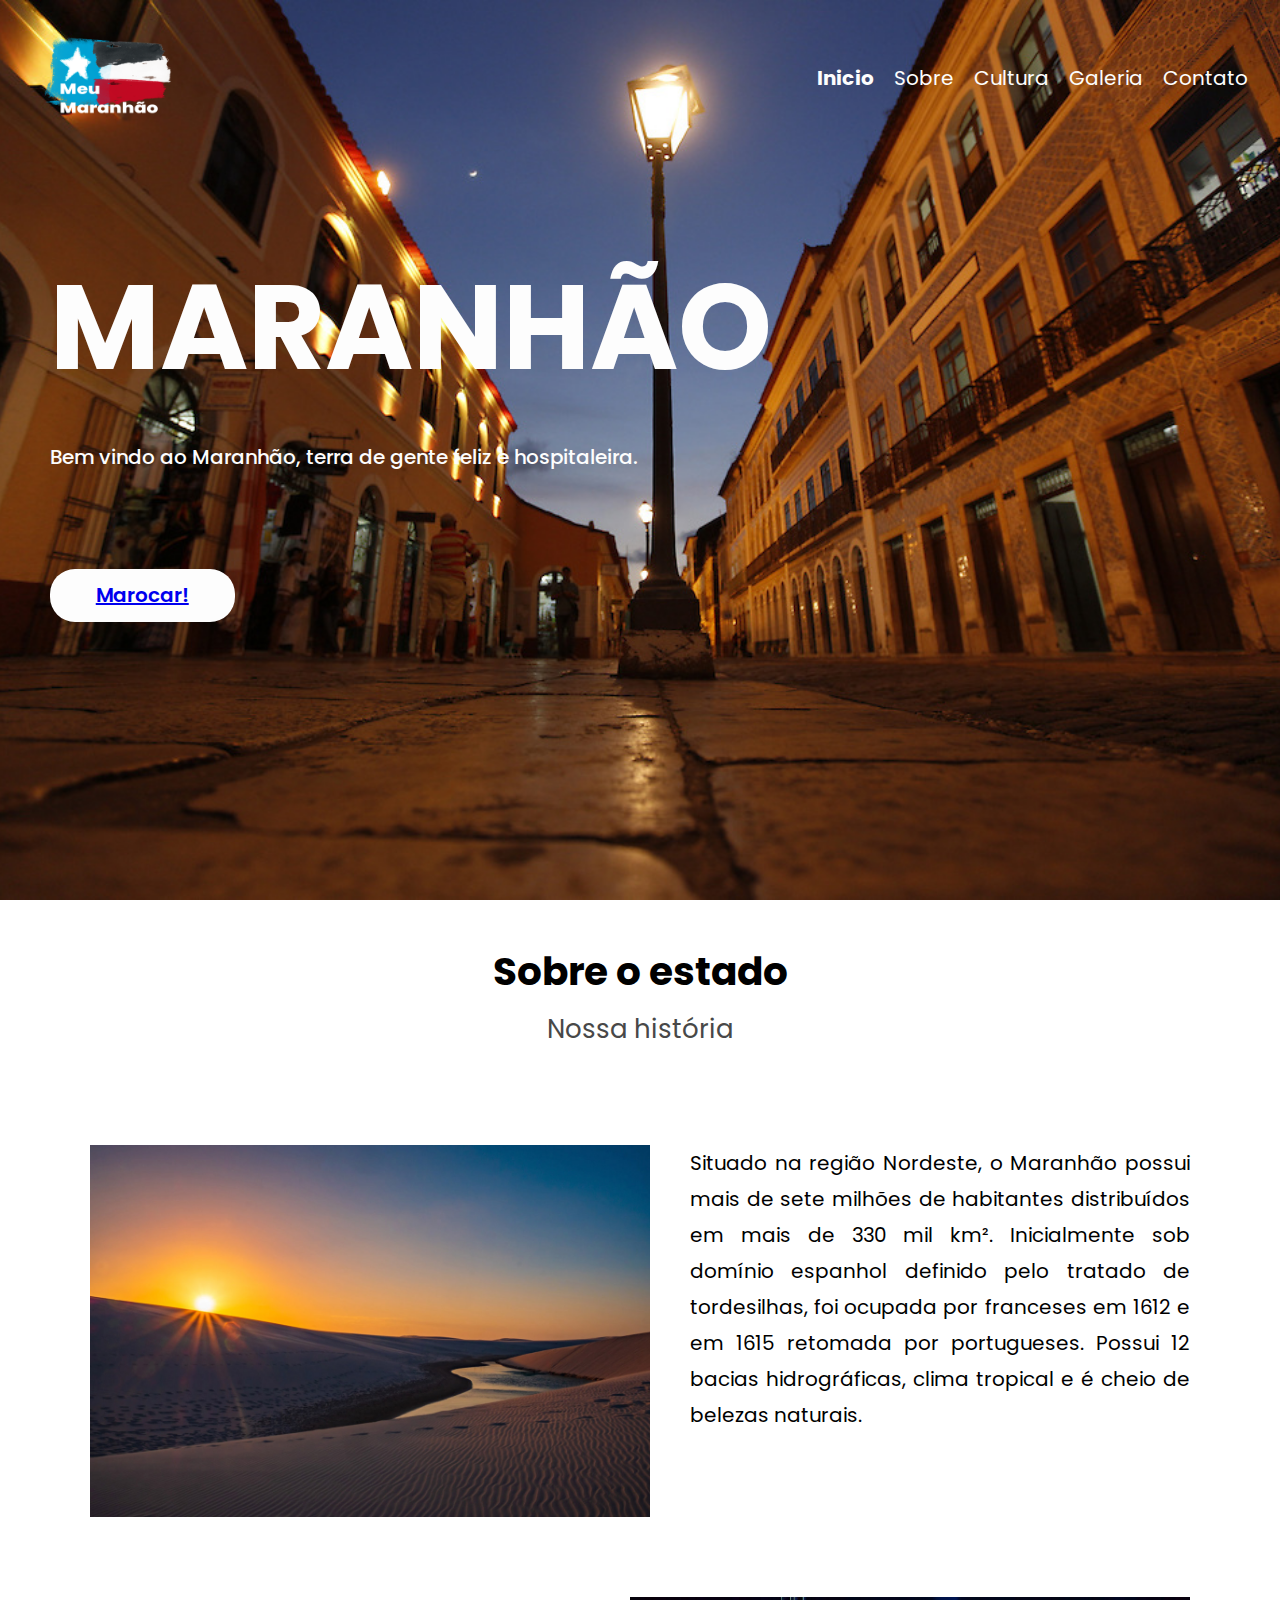
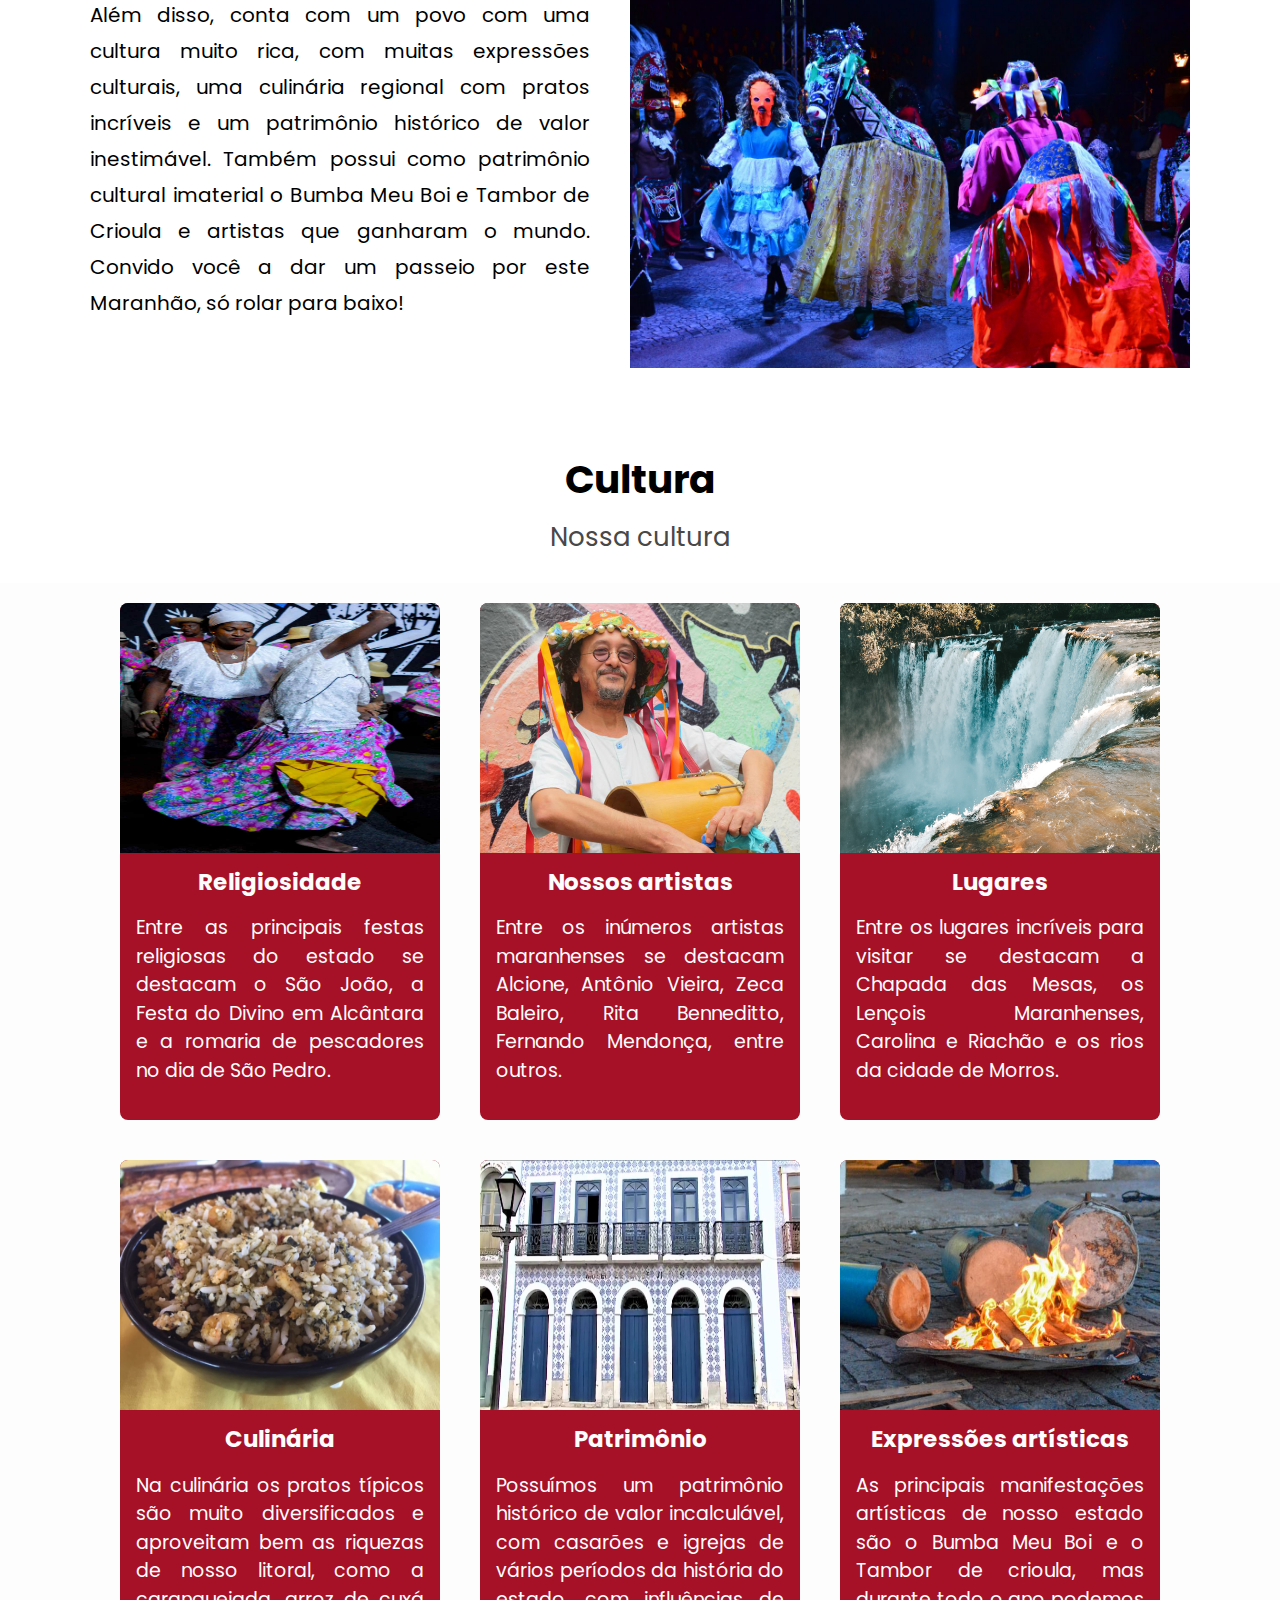
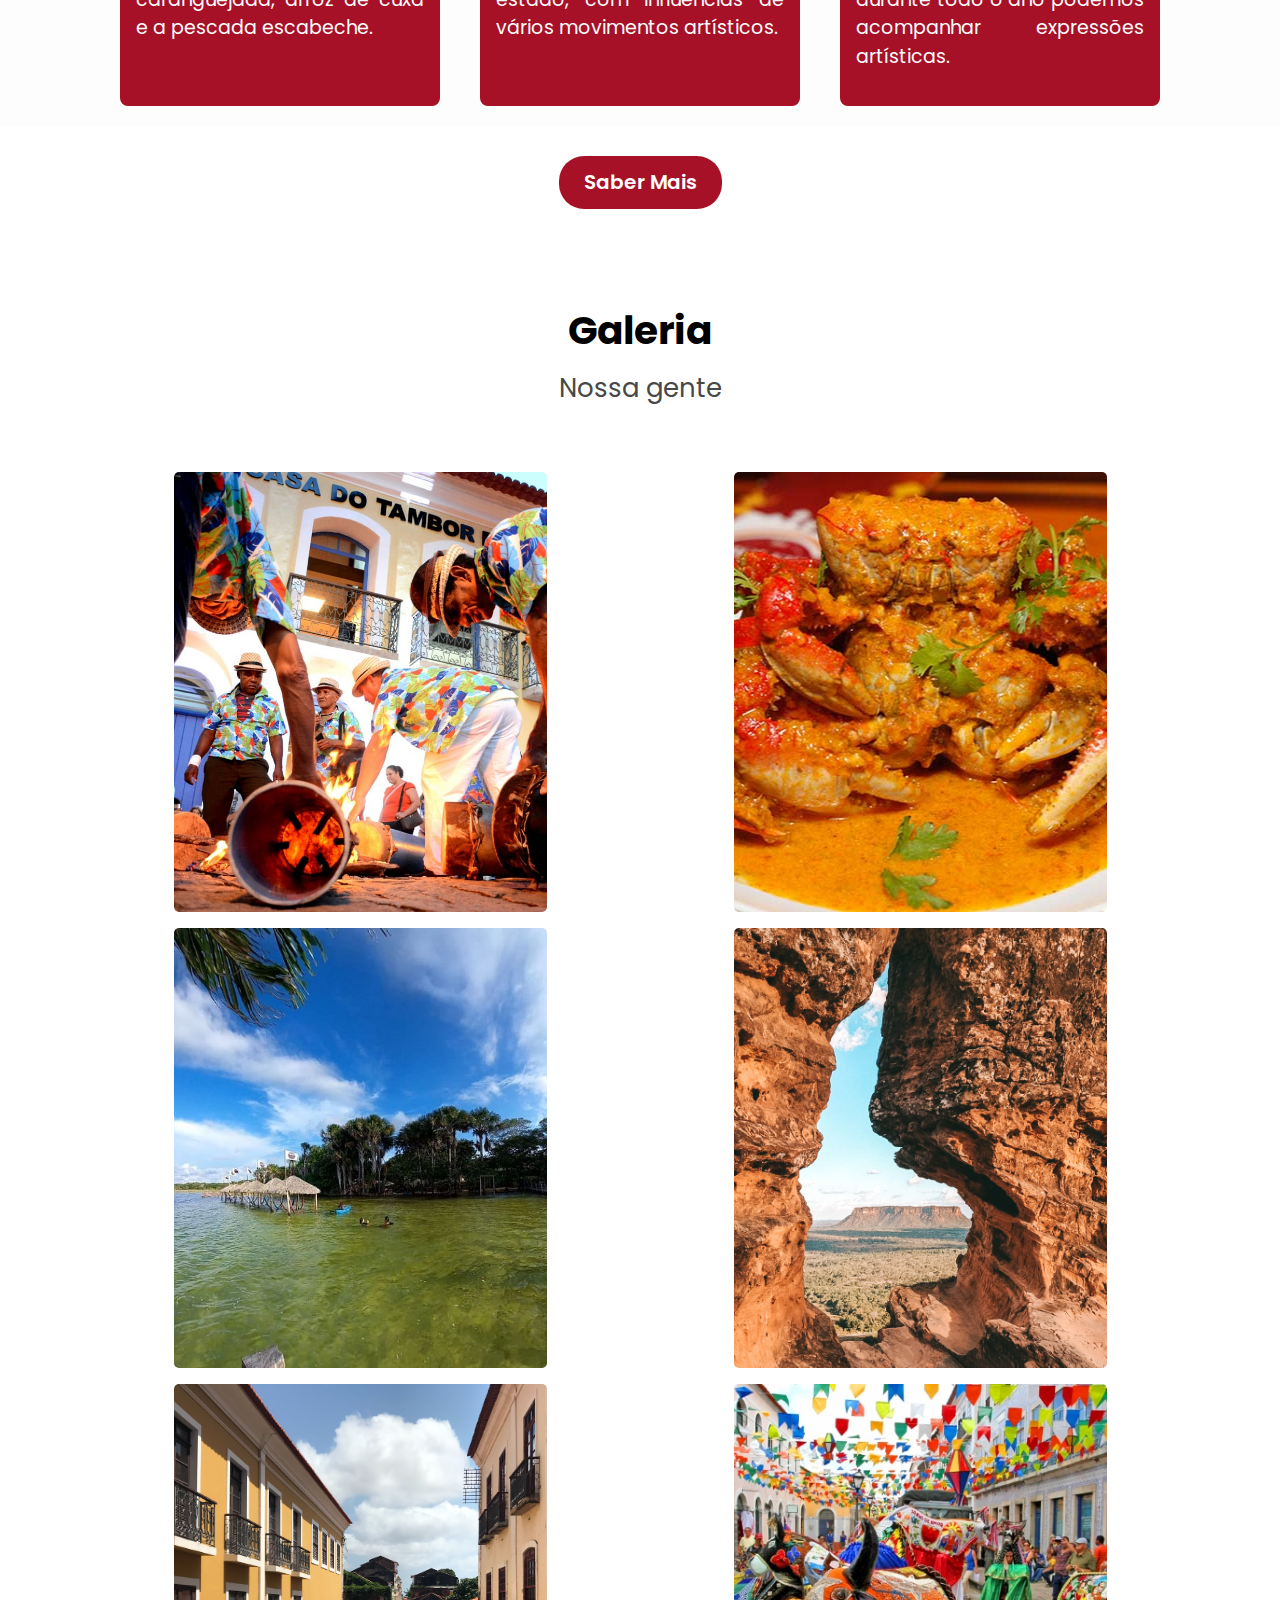
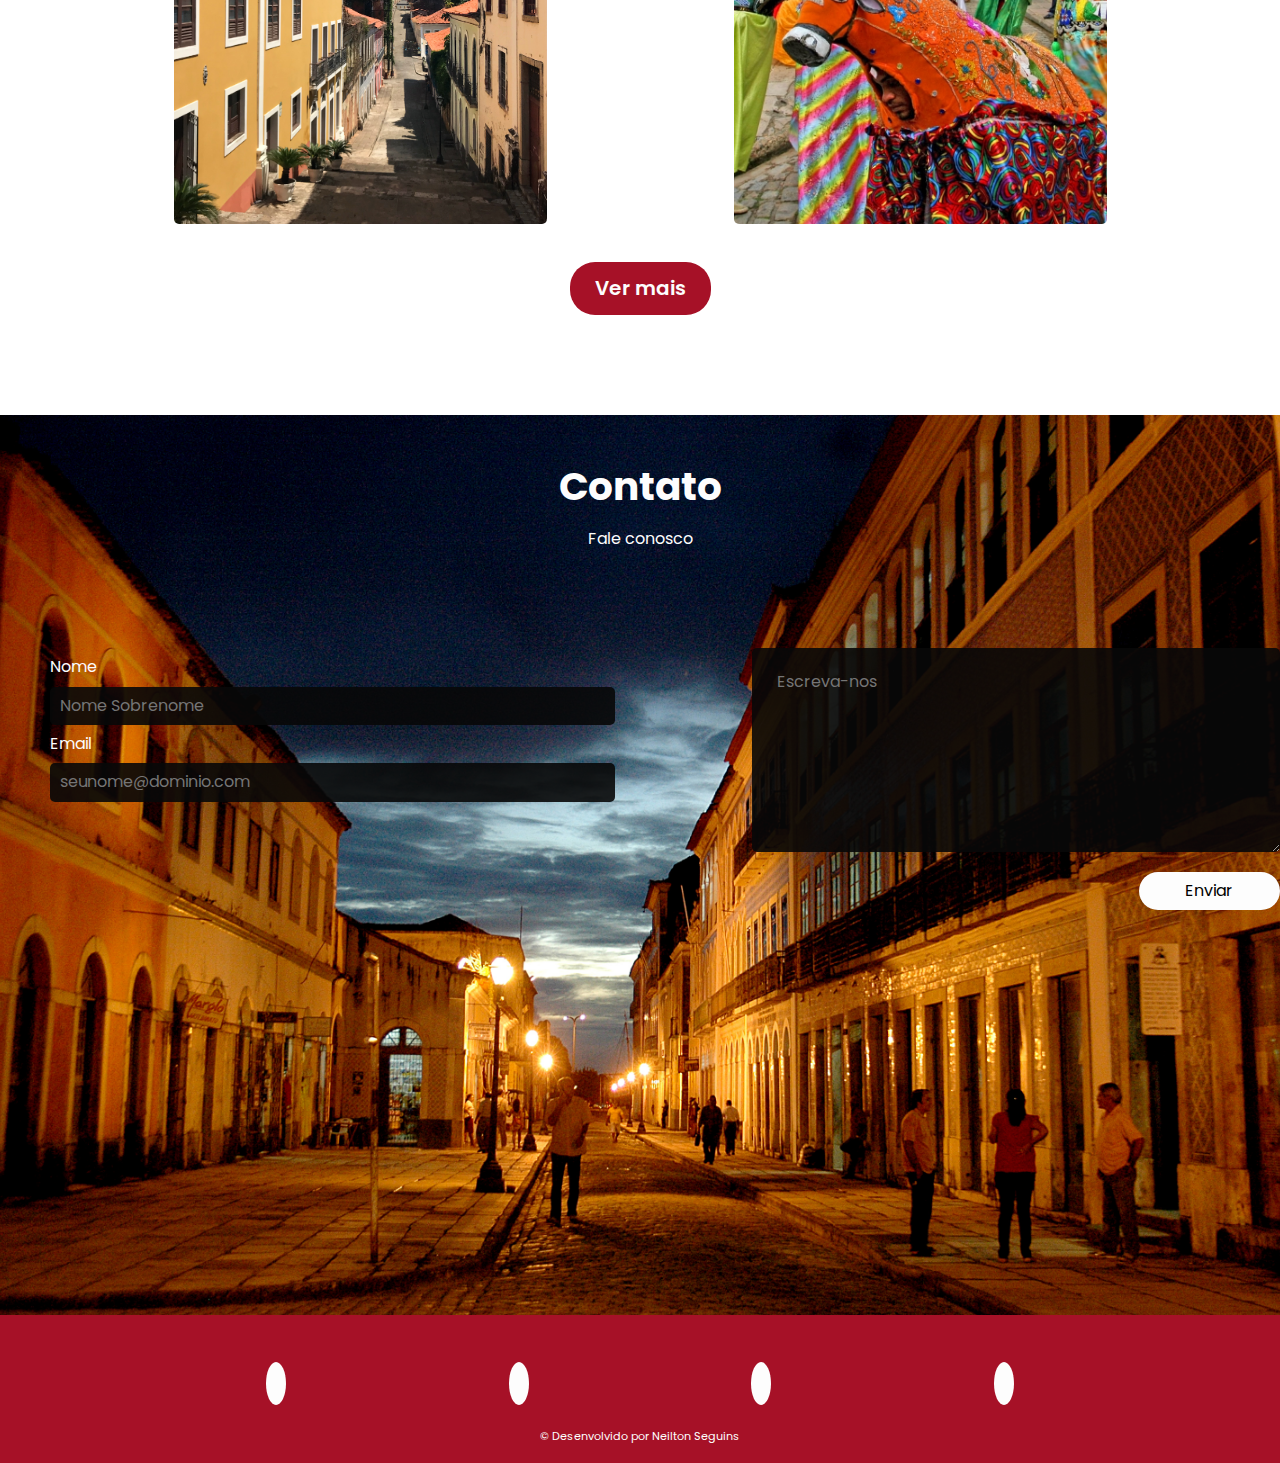
==== commit 6f9c04e4: "Criação da página dois do site. Foi feito o header, menu, e inicio do conteudo principal" ====
--- a/Primeiro Desafio Trilhas/index.html
+++ b/Primeiro Desafio Trilhas/index.html
@@ -59,28 +59,28 @@
   <link href="./assets/css/rodape/rodape-span.css" rel="stylesheet" />
 </head>
 <body>
+  <!-- Cabeçalho -->
+  <header class="cabecalho" id="cabecalho">
+    <div class="cabecalho__conteudo">
+      <h1><img class="logo" src="./assets/img/logo.png" alt="Bandeira do Maranhão e nome meu maranhão"></h1>
+      <nav class="menu">
+        <ul class="menu__lista">
+            <li class="menu__item"><a class="menu__link ativo" href="#cabecalho">Inicio</a></li>
+            <li class="menu__item"><a class="menu__link" href="#sobre">Sobre</a></li>
+            <li class="menu__item"><a class="menu__link" href="#cultura">Cultura</a></li>
+            <li class="menu__item"><a class="menu__link" href="#galeria">Galeria</a></li>
+            <li class="menu__item"><a class="menu__link" href="#contato">Contato</a></li>
+        </ul>
+      </nav>
+    </div>
+
+    <div class="conteudo__texto">
+      <h2 class="conteudo__texto--titulo">MARANHÃO</h2>
+      <p class="conteudo__texto--descricao">Bem vindo ao Maranhão, terra de gente feliz e hospitaleira.</p>
+      <button class="conteudo__texto--botao"><a href="#sobre">Marocar!</a></button>
+    </div>
+  </header>
   <main>
-    <!-- Cabeçalho -->
-    <header class="cabecalho" id="cabecalho">
-      <div class="cabecalho__conteudo">
-        <h1><img class="logo" src="./assets/img/logo.png" alt="Bandeira do Maranhão e nome meu maranhão"></h1>
-        <nav class="menu">
-          <ul class="menu__lista">
-              <li class="menu__item"><a class="menu__link ativo" href="#cabecalho">Inicio</a></li>
-              <li class="menu__item"><a class="menu__link" href="#sobre">Sobre</a></li>
-              <li class="menu__item"><a class="menu__link" href="#cultura">Cultura</a></li>
-              <li class="menu__item"><a class="menu__link" href="#galeria">Galeria</a></li>
-              <li class="menu__item"><a class="menu__link" href="#contato">Contato</a></li>
-          </ul>
-        </nav>
-      </div>
-
-      <div class="conteudo__texto">
-        <h2 class="conteudo__texto--titulo">MARANHÃO</h2>
-        <p class="conteudo__texto--descricao">Bem vindo ao Maranhão, terra de gente feliz e hospitaleira.</p>
-        <button class="conteudo__texto--botao"><a href="#sobre">Marocar!</a></button>
-      </div>
-    </header>
     <!-- Seção Sobre -->
     <section class="sobre" id="sobre">
       <h2 class="sobre__titulo">Sobre o estado</h2>
--- a/Primeiro Desafio Trilhas/assets/css/logo.css
+++ b/Primeiro Desafio Trilhas/assets/css/logo.css
@@ -1,6 +1,6 @@
 .logo{
-  max-width: 100px;
-  max-height: 100px;
+  max-width: 150px;
+  max-height: 150px;
   width: auto;
   height: auto;
 }--- a/Primeiro Desafio Trilhas/assets/css/menu/menu-item.css
+++ b/Primeiro Desafio Trilhas/assets/css/menu/menu-item.css
@@ -1,5 +1,6 @@
 .menu__item{
   list-style: none;
+  font-size: 20px;
 }
 .menu__item:last-child .menu__link{
   margin-right: 0;
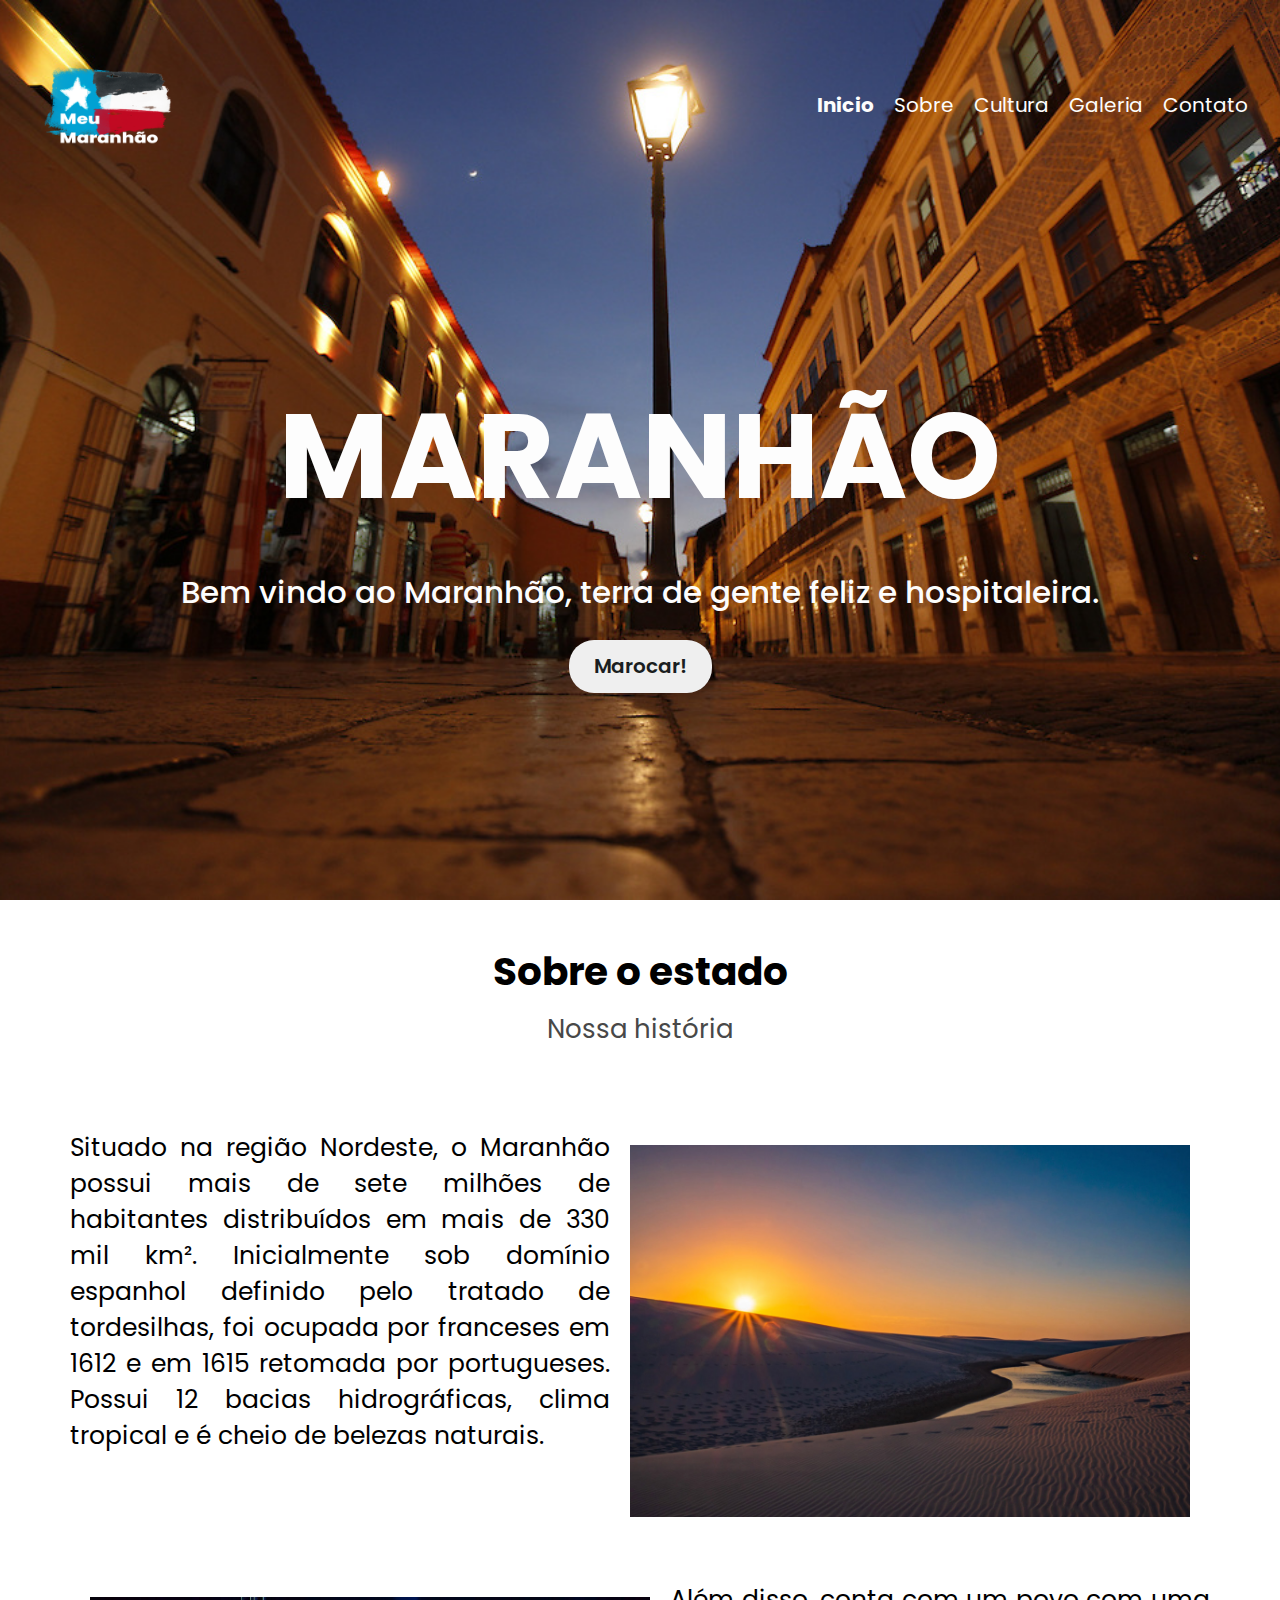
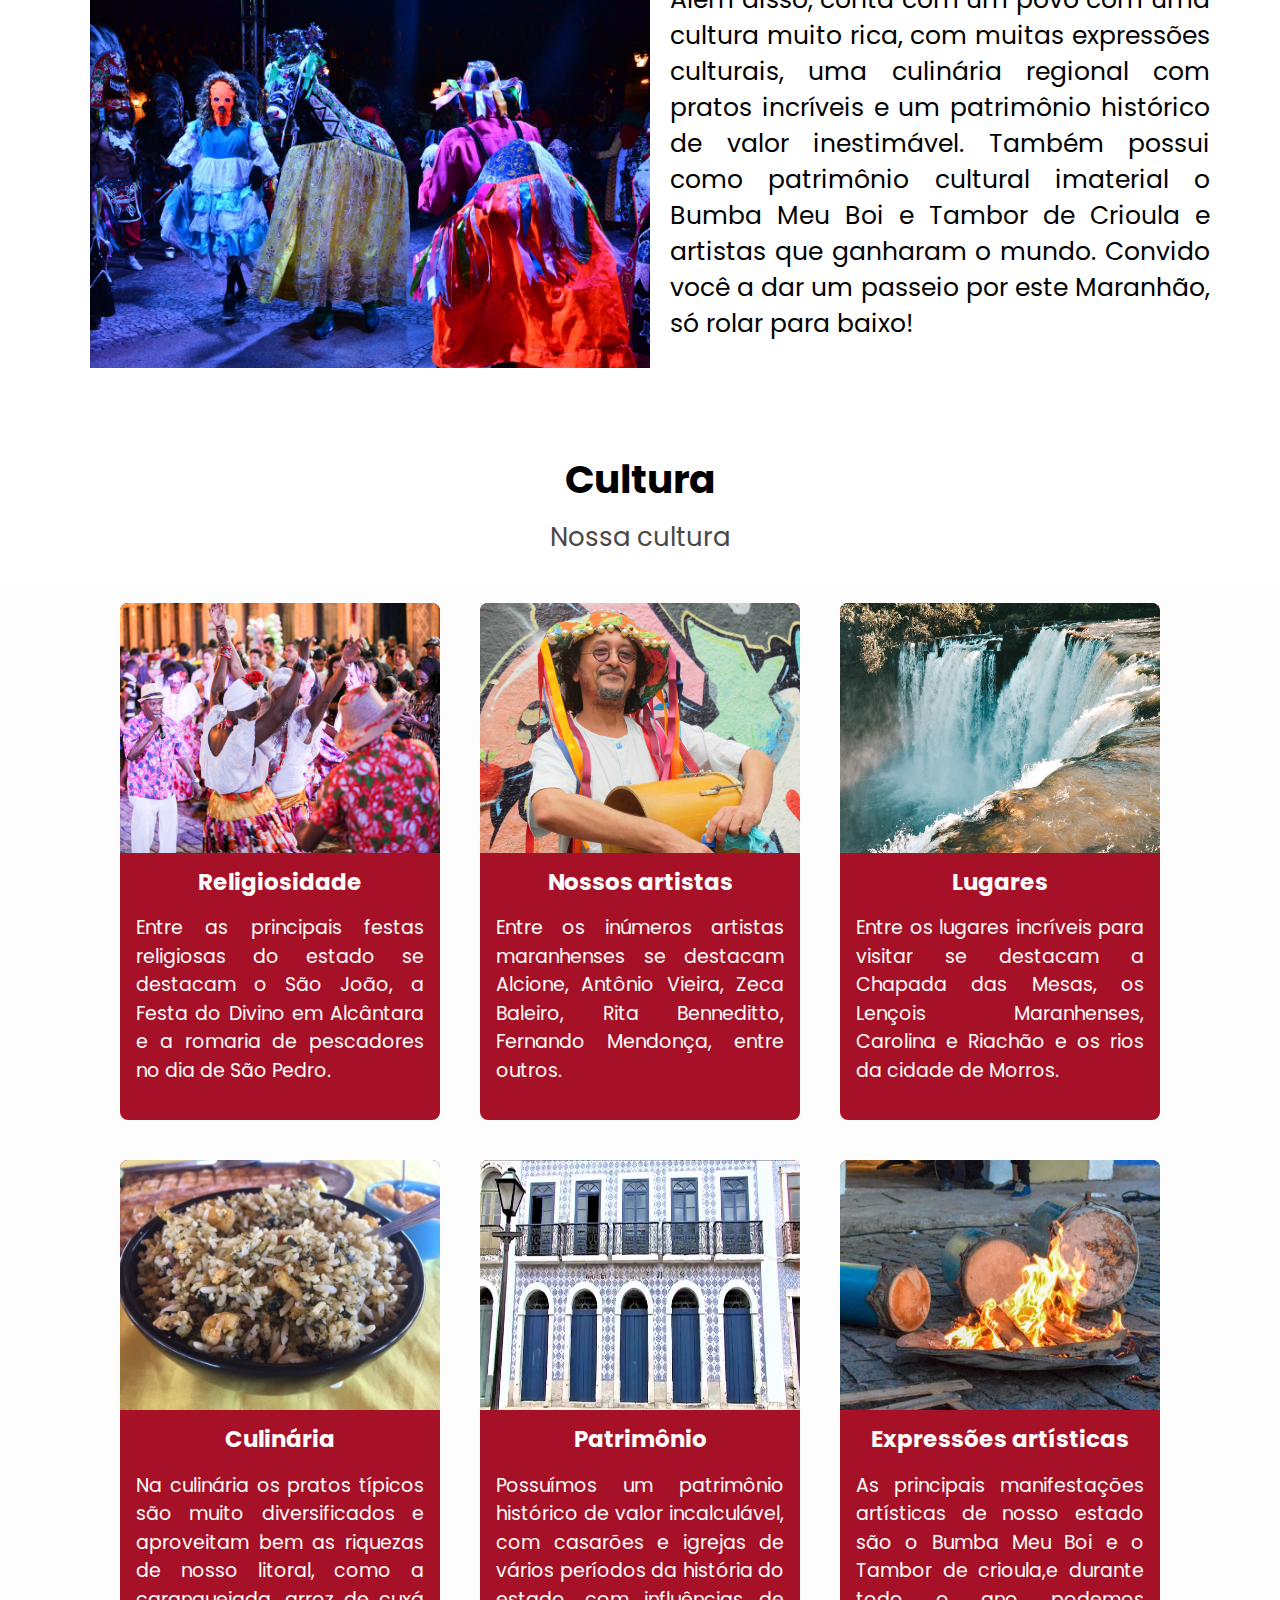
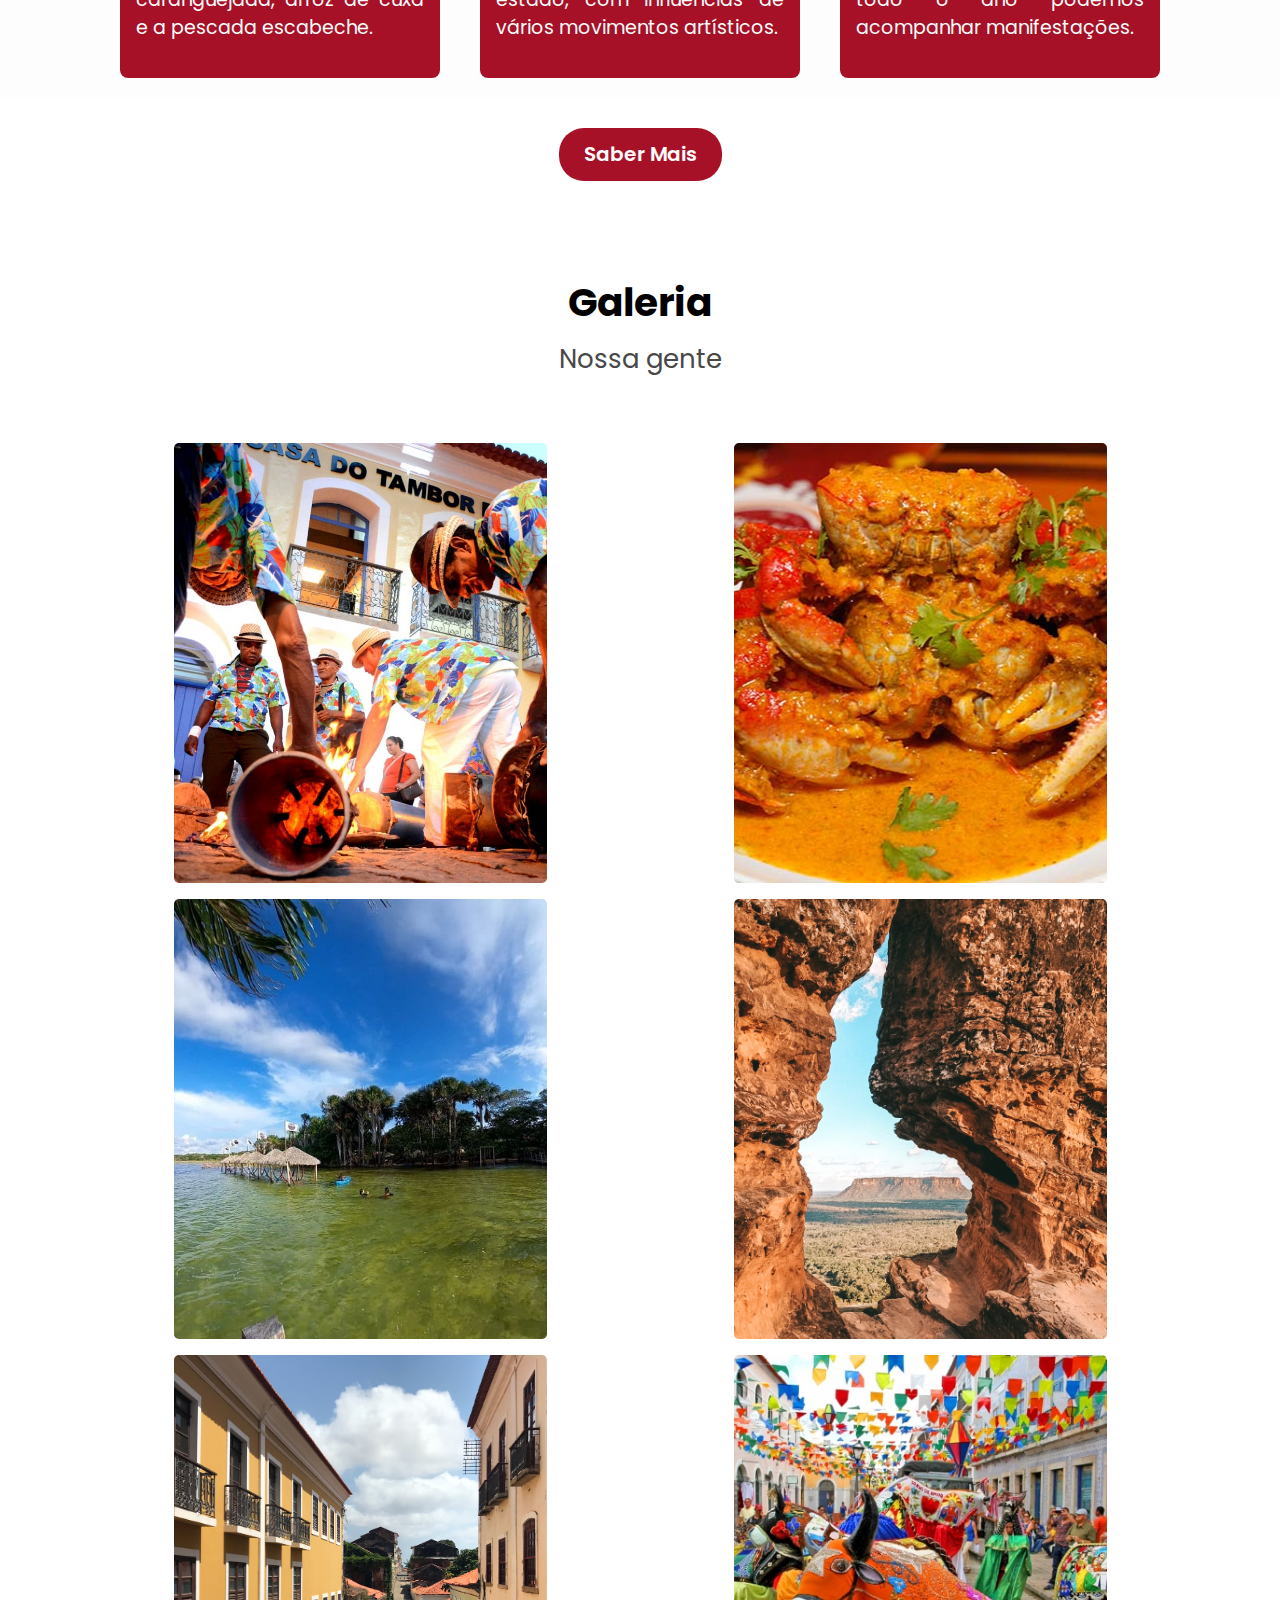
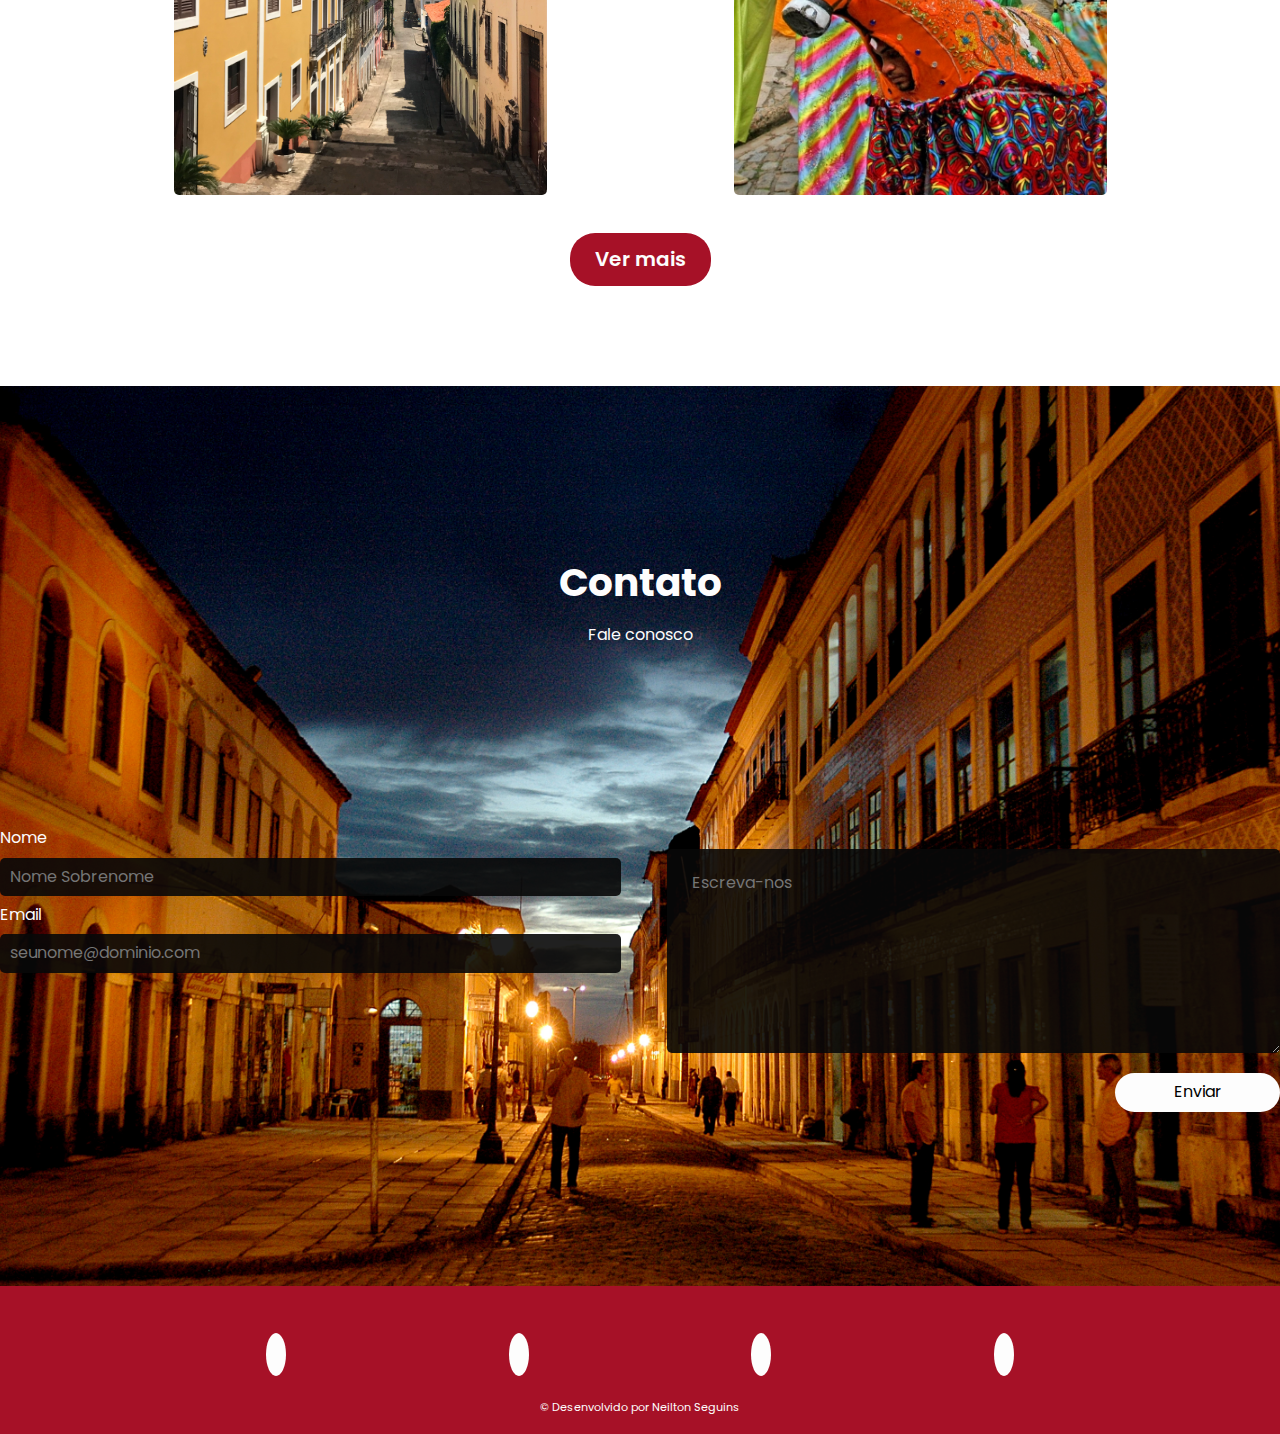
==== commit 973d62d2: "Responsividade adicionada a pagina principal do site. Falta fazer da segunda página." ====
--- a/Primeiro Desafio Trilhas/index.html
+++ b/Primeiro Desafio Trilhas/index.html
@@ -21,6 +21,7 @@
   <link href="./assets/css/menu/menu-item.css" rel="stylesheet" />
   <link href="./assets/css/menu/menu-link.css" rel="stylesheet" />
   <link href="./assets/css/menu/menu-lista.css" rel="stylesheet" />
+  <link href="./assets/css/menu.css" rel="stylesheet" />
   <link href="./assets/css/sobre/sobre.css" rel="stylesheet" />
   <link href="./assets/css/sobre/sobre-titulo.css" rel="stylesheet" />
   <link href="./assets/css/sobre/sobre-span.css" rel="stylesheet" />
@@ -62,7 +63,7 @@
   <!-- Cabeçalho -->
   <header class="cabecalho" id="cabecalho">
     <div class="cabecalho__conteudo">
-      <h1><img class="logo" src="./assets/img/logo.png" alt="Bandeira do Maranhão e nome meu maranhão"></h1>
+      <h1><a href="#"><img class="logo" src="./assets/img/logo.png" alt="Bandeira do Maranhão e nome meu maranhão"></a></h1>
       <nav class="menu">
         <ul class="menu__lista">
             <li class="menu__item"><a class="menu__link ativo" href="#cabecalho">Inicio</a></li>
@@ -80,6 +81,8 @@
       <button class="conteudo__texto--botao"><a href="#sobre">Marocar!</a></button>
     </div>
   </header>
+
+  <!-- Seção Principal -->
   <main>
     <!-- Seção Sobre -->
     <section class="sobre" id="sobre">
@@ -112,7 +115,7 @@
 
       <div class="secao__cultura">
         <div class="cultura">
-          <img alt="Imagem de religiosidade" class="cultura__imagem" src="./assets/img/religiosidade.jpg" />
+          <img alt="Imagem de religiosidade" class="cultura__imagem" src="./assets/img/tambor-de-crioula-1.jpg" />
           <div class="cultura__conteudo">
               <h4 class="cultura__titulo">Religiosidade</h4>
               <p class="cultura__descricao">Entre as principais festas religiosas do estado se destacam o 
@@ -140,26 +143,26 @@
             <div class="cultura__conteudo">
                 <h4 class="cultura__titulo">Culinária</h4>
                 <p class="cultura__descricao">Na culinária os pratos típicos são muito diversificados e  
-                  aproveitam bem as riquezas de nosso litoral, como a caranguejada, arroz de cuxá e a pescada escabeche.</p>          </div>
+                  aproveitam bem as riquezas de nosso litoral, como a caranguejada, arroz de cuxá e a pescada escabeche.</p>
+            </div>
         </div>
         <div class="cultura">
             <img alt="Imagem de religiosidade" class="cultura__imagem" src="./assets/img/patrimonio.jpg" />
             <div class="cultura__conteudo">
                 <h4 class="cultura__titulo">Patrimônio</h4>
-                <p class="cultura__descricao">Possuímos um patrimônio histórico de valor incalculável, com casarões e 
-                  igrejas de vários períodos da história do estado, com influências de vários movimentos artísticos.</p>          </div>
+                <p class="cultura__descricao">Possuímos um patrimônio histórico de valor incalculável, com casarões e igrejas de vários períodos da história do estado, com influências de vários movimentos artísticos.</p>          
+            </div>
         </div>
         <div class="cultura">
             <img alt="Imagem de religiosidade" class="cultura__imagem" src="./assets/img/expressoes-artisticas.jpg" />
             <div class="cultura__conteudo">
                 <h4 class="cultura__titulo">Expressões artísticas</h4>
-                <p class="cultura__descricao">As principais manifestações artísticas de nosso estado são o 
-                  Bumba Meu Boi e o Tambor de crioula, mas durante todo o ano podemos acompanhar expressões artísticas.</p>
+                <p class="cultura__descricao">As principais manifestações artísticas de nosso estado são o Bumba Meu Boi e o Tambor de crioula,e durante todo o ano podemos acompanhar manifestações.</p>
             </div>
         </div>
       </div>
       <div class="cultura__botao">
-        <button class="cultura__botao--botao"><a href="#">Saber Mais</a></button>
+        <button class="cultura__botao--botao"><a href="galeria.html">Saber Mais</a></button>
       </div>
     </section>
     <!-- Seçao Galeria -->
@@ -179,7 +182,7 @@
       </div>
 
       <div class="galeria_botao">
-        <button class="galeria__botao--botao"><a href="">Ver mais</a></button>
+        <button class="galeria__botao--botao"><a href="galeria.html">Ver mais</a></button>
       </div>
     </section>
     <!-- Seção Contato -->
@@ -205,6 +208,7 @@
       </div>
     </section>
   </main>
+  
   <!-- Footer -->
   <footer class="rodape" id="rodape">
       <ul class="rodape__lista">
--- a/Primeiro Desafio Trilhas/assets/css/cabecalho.css
+++ b/Primeiro Desafio Trilhas/assets/css/cabecalho.css
@@ -3,6 +3,21 @@
   background: url('../img/banner-1.jpg') center center / cover no-repeat;
   display: flex;
   flex-direction: column;
-  height: 100vh;
-  width: auto;
 }
+
+@media  screen and (min-width: 0) {
+  .cabecalho{
+    display: flex;
+    justify-content: flex-start;
+    height: 100vh;
+  }
+}
+
+@media  screen and (min-width: 768px) {
+  .cabecalho{
+    height: 100vh;
+    width: auto;
+    justify-content: space-between;
+    display: flex;
+  }
+}--- a/Primeiro Desafio Trilhas/assets/css/cabecalho/cabecalho-conteudo.css
+++ b/Primeiro Desafio Trilhas/assets/css/cabecalho/cabecalho-conteudo.css
@@ -3,4 +3,21 @@
   display: flex;
   justify-content: space-between;
   padding: 0 2rem;
+}
+
+@media  screen and (min-width: 0) {
+  .cabecalho__conteudo{
+    display: flex;
+    justify-content: center;
+    padding: 0 2rem;
+    margin-top: 30px;
+  }
+}
+
+@media  screen and (min-width: 768px) {
+  .cabecalho__conteudo{
+    align-items: center;
+    display: flex;
+    justify-content: space-between;
+  }
 }--- a/Primeiro Desafio Trilhas/assets/css/cabecalho/conteudo-texto.css
+++ b/Primeiro Desafio Trilhas/assets/css/cabecalho/conteudo-texto.css
@@ -1,4 +1,21 @@
-.conteudo__texto{
-  text-align: start;
-  margin: 100px 0 0 50px;
+@media  screen and (min-width: 0) {
+  .conteudo__texto{
+    display: flex;
+    flex-direction: column;
+    align-items: center;
+    justify-content: space-between;
+    text-align: center;
+    margin: auto;
+  }
+}
+
+@media  screen and (min-width: 768px) {
+  .conteudo__texto{
+    text-align: center;
+    display: flex;
+    flex-direction: column;
+    align-items: center;
+    justify-content: space-between;
+    text-align: center;
+  }
 }--- a/Primeiro Desafio Trilhas/assets/css/cabecalho/conteudo-texto-titulo.css
+++ b/Primeiro Desafio Trilhas/assets/css/cabecalho/conteudo-texto-titulo.css
@@ -1,7 +1,18 @@
 .conteudo__texto--titulo{
   color: #fdfdfd;
   font-family: Poppins, cursive;
-  font-size: 120px;
   font-weight: bold;
-  margin-bottom: 50px;
+  margin-bottom: 20px;
+}
+
+@media  screen and (min-width: 0) {
+  .conteudo__texto--titulo{
+    font-size: 90px;
+  }
+}
+
+@media  screen and (min-width: 768px) {
+  .conteudo__texto--titulo{
+    font-size: 120px;
+  }
 }--- a/Primeiro Desafio Trilhas/assets/css/cabecalho/conteudo-texto-descricao.css
+++ b/Primeiro Desafio Trilhas/assets/css/cabecalho/conteudo-texto-descricao.css
@@ -2,5 +2,20 @@
   color: #fdfdfd;
   font-size: 20px;
   font-weight: 500;
-  margin-bottom: 100px;
+}
+
+@media  screen and (min-width: 0) {
+  .conteudo__texto--descricao{
+    font-size: 25px;
+    margin:30px auto;
+    text-align: center;
+  }
+}
+
+@media  screen and (min-width: 768px) {
+  .conteudo__texto--descricao{
+    font-size: 31px;
+    margin:30px auto;
+    text-align: center;
+  }
 }--- a/Primeiro Desafio Trilhas/assets/css/cabecalho/conteudo-texto-botao.css
+++ b/Primeiro Desafio Trilhas/assets/css/cabecalho/conteudo-texto-botao.css
@@ -1,13 +1,38 @@
-.conteudo__texto--botao{
-  display: block;
-  width: 15%;
-  padding: 15px;
-  background-color: #fdfdfd;
-  color: #1A1E21;
-  border: none;
-  border-radius: 25px;
-  font-size: 20px;
-  font-weight: 600;
-  transition: .2s all;
-  cursor: pointer;
-}+@media  screen and (min-width: 0px) {
+  .conteudo__texto--botao{
+    width: 200px;
+    padding: 15px;
+    border-radius: 50px;
+    border: none;
+  }
+  .conteudo__texto--botao a{
+    text-decoration: none;
+    background-color: transparent ;
+    color: #1A1E21;
+    transition: .2s all;
+    cursor: pointer;
+    font-size: 25px;
+    font-weight: 600;
+    margin: 10px;
+  }
+}
+
+@media  screen and (min-width: 768px) {
+  .conteudo__texto--botao{
+    display: inline-block;
+    width: auto;
+    padding: 15px;
+    border: none;
+    border-radius: 25px;  
+  }
+  .conteudo__texto--botao a{
+    text-decoration: none;
+    background-color: transparent ;
+    color: #1A1E21;
+    transition: .2s all;
+    cursor: pointer;
+    font-size: 20px;
+    font-weight: 600;
+    margin: 10px;
+  }
+}
--- a/Primeiro Desafio Trilhas/assets/css/logo.css
+++ b/Primeiro Desafio Trilhas/assets/css/logo.css
@@ -3,4 +3,16 @@
   max-height: 150px;
   width: auto;
   height: auto;
+}
+
+@media  screen and (min-width: 0) {
+  .logo{
+    display: none;
+  }
+}
+
+@media  screen and (min-width: 768px) {
+  .logo{
+    display: block;
+  }
 }--- a/Primeiro Desafio Trilhas/assets/css/menu.css
+++ b/Primeiro Desafio Trilhas/assets/css/menu.css
@@ -0,0 +1,5 @@
+@media  screen and (min-width: 768px) {
+  .menu{
+    display: block;
+  }
+}--- a/Primeiro Desafio Trilhas/assets/css/sobre/sobre-imagem.css
+++ b/Primeiro Desafio Trilhas/assets/css/sobre/sobre-imagem.css
@@ -1,9 +1,26 @@
 .sobre__imagem{
-  max-width: 560px;
-  max-height: 560px;
   width: 50%;
   height: auto;
   margin-top: 20px;
   margin-bottom: 20px;
-  padding: 20px;
+}
+
+@media  screen and (min-width: 0) {
+  .sobre__imagem{
+    max-width: 560px;
+    max-height: 560px;
+    width: auto;
+    height: auto;
+    margin-top: 20px;
+    padding: 20px;
+  }
+}
+
+@media  screen and (min-width: 768px) {
+  .sobre__imagem{
+    width: 50%;
+    height: auto;
+    margin-top: 20px;
+    margin-bottom: 20px;
+  }
 }--- a/Primeiro Desafio Trilhas/assets/css/sobre/sobre-conteudo.css
+++ b/Primeiro Desafio Trilhas/assets/css/sobre/sobre-conteudo.css
@@ -2,4 +2,22 @@
   display: flex;
   align-items: flex-start;
   justify-content: space-between;
+}
+
+@media  screen and (min-width: 0) {
+  .sobre__conteudo{
+    align-items: center;
+    display: flex;
+    flex-direction: column-reverse;
+    justify-content: space-between;
+  }
+}
+
+@media  screen and (min-width: 768px) {
+  .sobre__conteudo{
+    display: flex;
+    flex-direction: row-reverse;
+    align-items: flex-start;
+    justify-content: space-between;
+  }
 }--- a/Primeiro Desafio Trilhas/assets/css/sobre/sobre-descricao.css
+++ b/Primeiro Desafio Trilhas/assets/css/sobre/sobre-descricao.css
@@ -4,4 +4,20 @@
   width: 50%;
   padding: 20px;
   line-height: 2.25rem;
+}
+
+@media  screen and (min-width: 0) {
+  .sobre__descricao{
+    width: auto;
+    font-size: 25px;
+    padding: 0;
+  }
+}
+
+@media  screen and (min-width: 768px) {
+  .sobre__descricao{
+    width: 50%;
+    font-size: 25px;
+    padding: 0;
+  }
 }--- a/Primeiro Desafio Trilhas/assets/css/cultura/cultura.css
+++ b/Primeiro Desafio Trilhas/assets/css/cultura/cultura.css
@@ -12,4 +12,21 @@
   box-shadow: 1px 1px 8px 1px #888888;
   cursor: pointer;
   transition: .3s all;
+}
+
+@media  screen and (min-width: 0) {
+  .cultura{
+    margin: 20px;
+    width: 80%;
+    height: 560px;
+    border-radius: 8px;
+  }
+}
+
+@media  screen and (min-width: 768px) {
+  .cultura{
+    width: 25%;
+    height: auto;
+    border-radius: 8px;
+  }
 }--- a/Primeiro Desafio Trilhas/assets/css/cultura/secao-cultura.css
+++ b/Primeiro Desafio Trilhas/assets/css/cultura/secao-cultura.css
@@ -1,8 +1,23 @@
-.secao__cultura{
-  background: #fdfdfd;
-  display: flex;
-  justify-content: center;
-  flex-wrap: wrap;
-  margin-top: 30px;
-  margin-bottom: 30px;
+
+@media  screen and (min-width: 0) {
+  .secao__cultura{
+    display: flex;
+    flex-direction: column;
+    justify-content: center;
+    align-items: center;
+    margin-top: 30px;
+    margin-bottom: 30px;
+  }
+}
+
+@media  screen and (min-width: 768px) {
+  .secao__cultura{
+    background: #fdfdfd;
+    display: flex;
+    flex-direction: row;
+    justify-content: center;
+    flex-wrap: wrap;
+    margin-top: 30px;
+    margin-bottom: 30px;
+  }
 }--- a/Primeiro Desafio Trilhas/assets/css/cultura/cultura-titulo.css
+++ b/Primeiro Desafio Trilhas/assets/css/cultura/cultura-titulo.css
@@ -1,4 +1,18 @@
 .cultura__titulo{
   font-size: 1.4375rem;
   color: #fdfdfd;
+}
+
+@media  screen and (min-width: 0) {
+  .cultura__titulo{
+    font-size: 1.6rem;
+    color: #fdfdfd;
+  }
+}
+
+@media  screen and (min-width: 768px) {
+  .cultura__titulo{
+    font-size: 1.4375rem;
+    color: #fdfdfd;
+  }
 }--- a/Primeiro Desafio Trilhas/assets/css/cultura/cultura-descricao.css
+++ b/Primeiro Desafio Trilhas/assets/css/cultura/cultura-descricao.css
@@ -1,6 +1,18 @@
-.cultura__descricao{
-  font-size: 1.1875rem;
-  line-height: 1.5;
-  text-align: justify;
-  color: #fdfdfd;
+
+@media  screen and (min-width: 0) {
+  .cultura__descricao{
+    font-size: 1.5rem;
+    line-height: 1.5;
+    text-align: justify;
+    color: #fdfdfd;
+  }
+}
+
+@media  screen and (min-width: 768px) {
+  .cultura__descricao{
+    font-size: 1.1875rem;
+    line-height: 1.5;
+    text-align: justify;
+    color: #fdfdfd;
+  }
 }--- a/Primeiro Desafio Trilhas/assets/css/galeria/galeria-imagem.css
+++ b/Primeiro Desafio Trilhas/assets/css/galeria/galeria-imagem.css
@@ -25,4 +25,22 @@
 }
 .imagem-6{
   background-image: url('../../img/boizinho.png');
+}
+
+@media  screen and (min-width: 0) {
+  .galeria__imagem{
+    height: 540px;
+    margin: .5rem .5rem;
+    width: 510px;
+    border-radius: 5px;
+  }
+}
+
+@media  screen and (min-width: 768px) {
+  .galeria__imagem{
+    height: 440px;
+    margin: .5rem .5rem;
+    width: 373px;
+    border-radius: 5px;
+  }
 }--- a/Primeiro Desafio Trilhas/assets/css/contato/contato.css
+++ b/Primeiro Desafio Trilhas/assets/css/contato/contato.css
@@ -5,4 +5,22 @@
   flex-direction: column;
   height: 100vh;
   width: auto;
+}
+
+
+@media  screen and (min-width: 0) {
+  .contato{
+    display: flex;
+    justify-content: space-evenly;
+    height: 100vh;
+  }
+}
+
+@media  screen and (min-width: 768px) {
+  .contato{
+    height: 100vh;
+    width: auto;
+    justify-content: space-evenly;
+    display: flex;
+  }
 }--- a/Primeiro Desafio Trilhas/assets/css/contato/contato-cabecalho.css
+++ b/Primeiro Desafio Trilhas/assets/css/contato/contato-cabecalho.css
@@ -1,5 +1,4 @@
 .contato__cabecalho{
-  margin-top: 50px;
   text-align: center;
   color: #fdfdfd;
 }--- a/Primeiro Desafio Trilhas/assets/css/contato/contato-formulario.css
+++ b/Primeiro Desafio Trilhas/assets/css/contato/contato-formulario.css
@@ -1,4 +1,5 @@
 .contato__formulario{
   display: flex;
   justify-content: space-around;
-}+  align-items: flex-start;
+}
--- a/Primeiro Desafio Trilhas/assets/css/contato/contato-formulario-form.css
+++ b/Primeiro Desafio Trilhas/assets/css/contato/contato-formulario-form.css
@@ -1,5 +1,16 @@
-.contato__formulario--form{
-  display: flex;
-  width: auto;
-  margin: 100px 0 0 50px;
+@media  screen and (min-width: 0) {
+  .contato__formulario--form{
+    display: flex;
+    flex-direction: column;
+    justify-content: space-around;
+    align-items: center;
+  }
+}
+
+@media  screen and (min-width: 768px) {
+  .contato__formulario--form{
+    display: flex;
+    flex-direction: row;
+    align-items: flex-start;
+  }
 }--- a/Primeiro Desafio Trilhas/assets/css/contato/contato-form.css
+++ b/Primeiro Desafio Trilhas/assets/css/contato/contato-form.css
@@ -1,6 +1,15 @@
 .contato__form{
   display: flex;
   flex-direction: column;
+  justify-content: center;
   margin-right: 50px;
   width: 50%;
-}+  height: auto;
+}
+
+@media  screen and (min-width: 0px) {
+  .contato__form{
+    margin-right: 0;
+    width: 80%;
+  }
+}
--- a/Primeiro Desafio Trilhas/assets/css/contato/contato-mensagem.css
+++ b/Primeiro Desafio Trilhas/assets/css/contato/contato-mensagem.css
@@ -9,4 +9,20 @@
 
 .contato__mensagem textarea::placeholder{
   padding: 15px;
-}+}
+
+@media  screen and (min-width: 0px) {
+  .contato__mensagem{
+    margin-left: 0;
+    margin-top: 30px;
+    align-items: center;
+    width: 85%;
+  }
+}
+
+@media  screen and (min-width: 768px) {
+  .contato__mensagem{
+    margin-left: 0 50px;
+    align-items: flex-end;
+  }
+}
